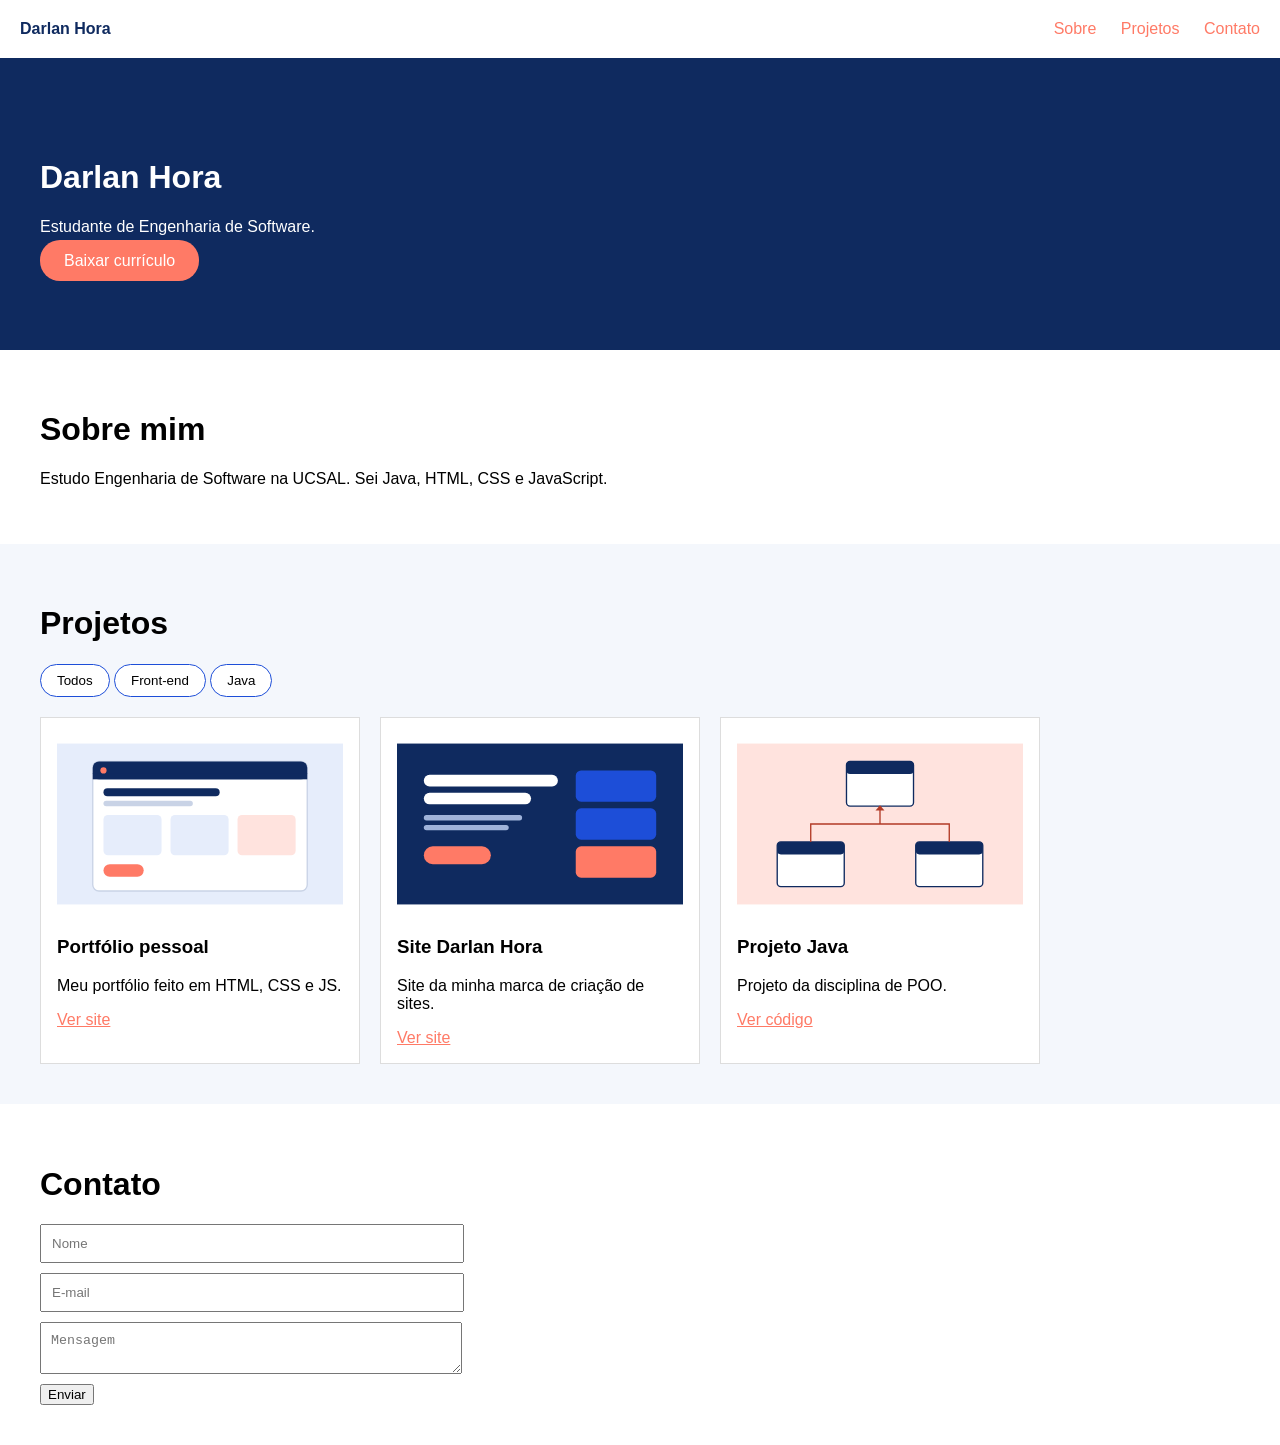
==== index.html @ 9dbf5fff "Versão inicial do portfólio" ====
<!DOCTYPE html>
<html lang="pt-BR">
<head>
  <meta charset="UTF-8">
  <meta name="viewport" content="width=device-width, initial-scale=1">
  <title>Portfólio</title>
  <link rel="stylesheet" href="style.css">
</head>
<body>
  <div class="topo">
    <span class="logo">Darlan Hora</span>
    <div class="menu-icone" onclick="abrirMenu()">☰</div>
    <div class="menu" id="menu">
      <a href="#sobre">Sobre</a>
      <a href="#projeto">Projetos</a>
      <a href="#contato">Contato</a>
    </div>
  </div>

  <div class="hero">
    <h1>Darlan Hora</h1>
    <p>Estudante de Engenharia de Software.</p>
    <a class="botao" href="#">Baixar currículo</a>
  </div>

  <div id="sobre" class="secao">
    <h1>Sobre mim</h1>
    <p>Estudo Engenharia de Software na UCSAL. Sei Java, HTML, CSS e JavaScript.</p>
  </div>

  <div id="projetos" class="secao cinza">
    <h1>Projetos</h1>
    <button class="filtro" onclick="filtrar('todos')">Todos</button>
    <button class="filtro" onclick="filtrar('front')">Front-end</button>
    <button class="filtro" onclick="filtrar('java')">Java</button>
    <div class="cards">
      <div class="card front">
        <img src="assets/img/projeto-portfolio.svg">
        <h3>Portfólio pessoal</h3>
        <p>Meu portfólio feito em HTML, CSS e JS.</p>
        <a href="#">Ver site</a>
      </div>
      <div class="card front">
        <img src="assets/img/projeto-darlan-hora.svg">
        <h3>Site Darlan Hora</h3>
        <p>Site da minha marca de criação de sites.</p>
        <a href="#">Ver site</a>
      </div>
      <div class="card java">
        <img src="assets/img/projeto-java.svg">
        <h3>Projeto Java</h3>
        <p>Projeto da disciplina de POO.</p>
        <a href="#">Ver código</a>
      </div>
    </div>
  </div>

  <div id="contato" class="secao">
    <h1>Contato</h1>
    <form id="form">
      <input id="nome" placeholder="Nome">
      <input id="email" placeholder="E-mail">
      <textarea id="mensagem" placeholder="Mensagem"></textarea>
      <button type="submit">Enviar</button>
    </form>
  </div>

  <script src="script.js"></script>
</body>
</html>
---- style.css ----
body { margin: 0; font-family: Arial, sans-serif; }
* { outline: none; }
.topo { display: flex; justify-content: space-between; padding: 20px; background: #fff; }
.logo { font-weight: bold; color: #0F2A5F; }
.menu a { margin-left: 20px; color: #FF7A66; text-decoration: none; }
.menu-icone { display: none; cursor: pointer; font-size: 24px; }
.hero { background: #0F2A5F; color: #fff; padding: 80px 40px; }
.botao { background: #FF7A66; color: #fff; padding: 12px 24px; border-radius: 20px; text-decoration: none; }
.secao { padding: 40px; }
.cinza { background: #F4F7FC; }
.filtro { background: #fff; border: 1px solid #1D4ED8; padding: 8px 16px; border-radius: 20px; }
.cards { display: grid; grid-template-columns: repeat(3, 320px); gap: 20px; margin-top: 20px; }
.card { background: #fff; border: 1px solid #ddd; padding: 16px; }
.card img { width: 100%; height: 180px; }
.card a { color: #FF7A66; }
input, textarea { display: block; width: 400px; margin-bottom: 10px; padding: 10px; }
@media (max-width: 600px) {
  .menu { display: none; }
  .menu-icone { display: block; }
}
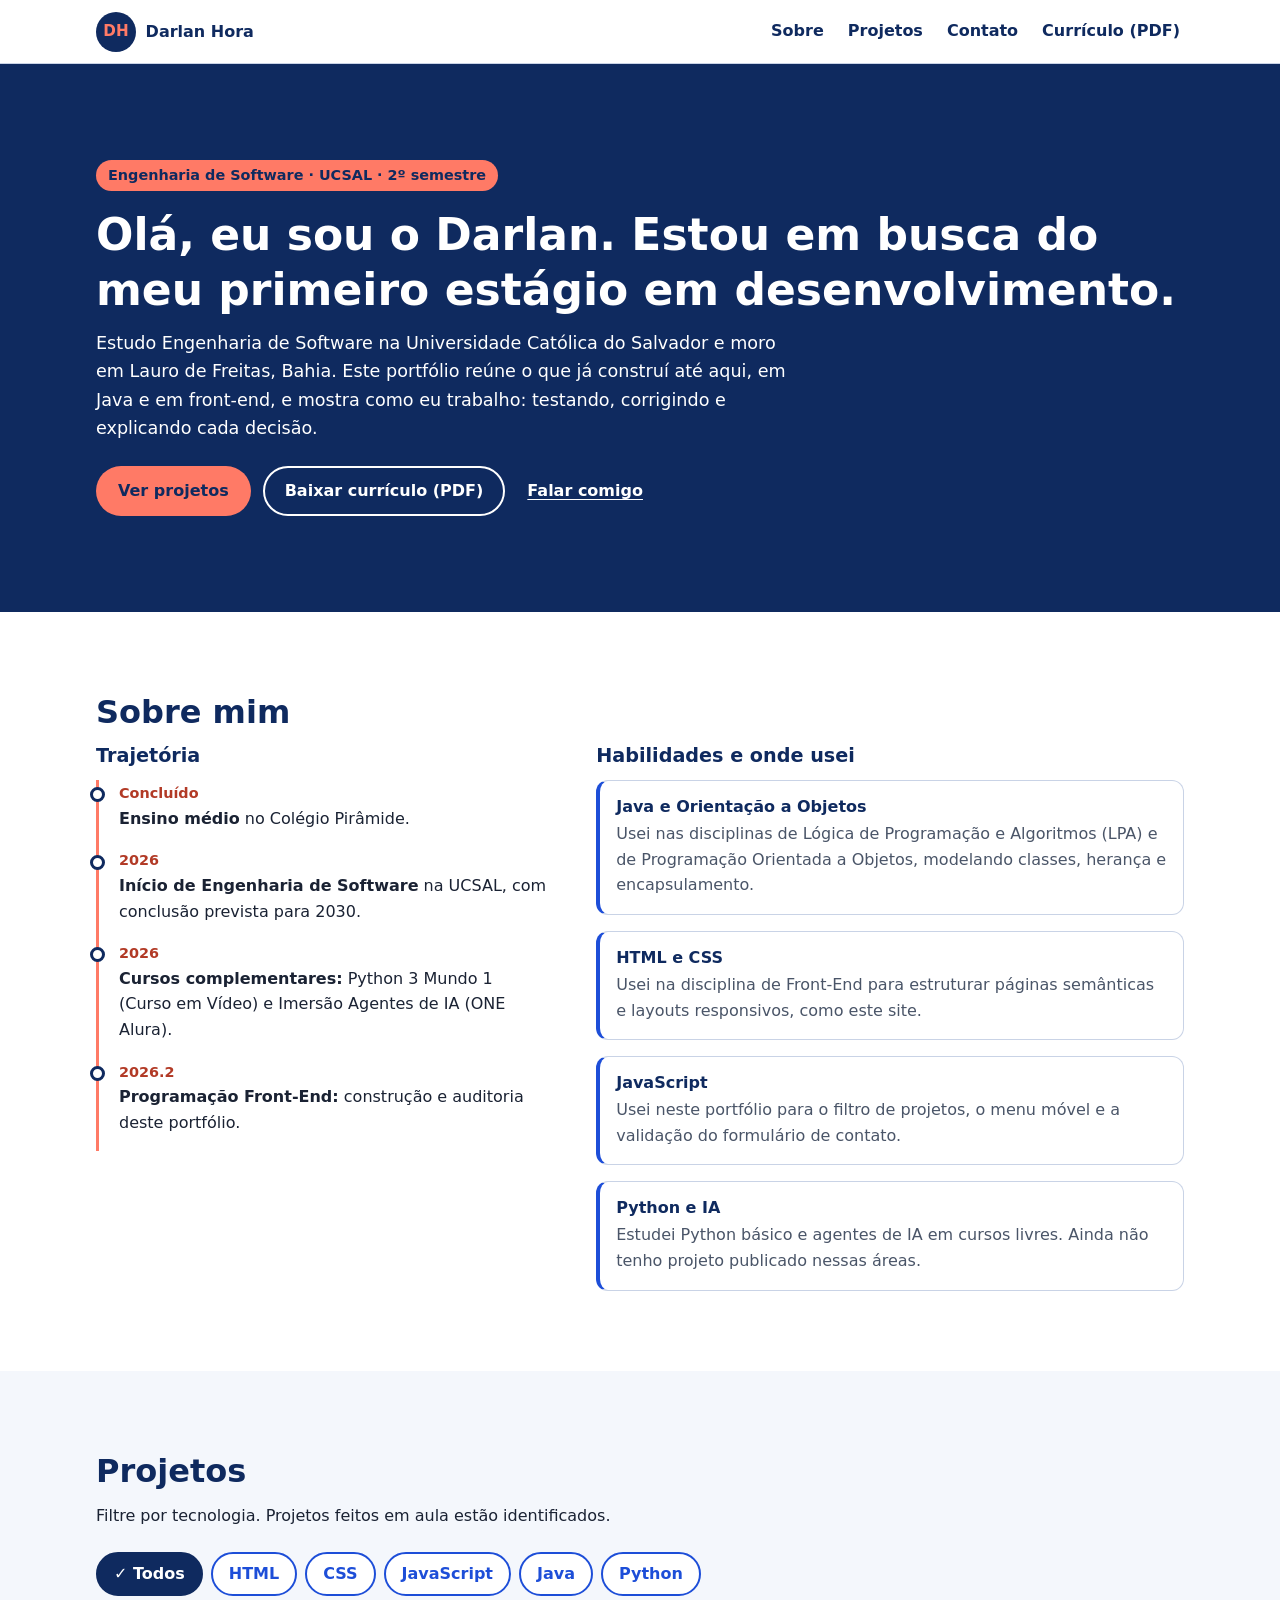
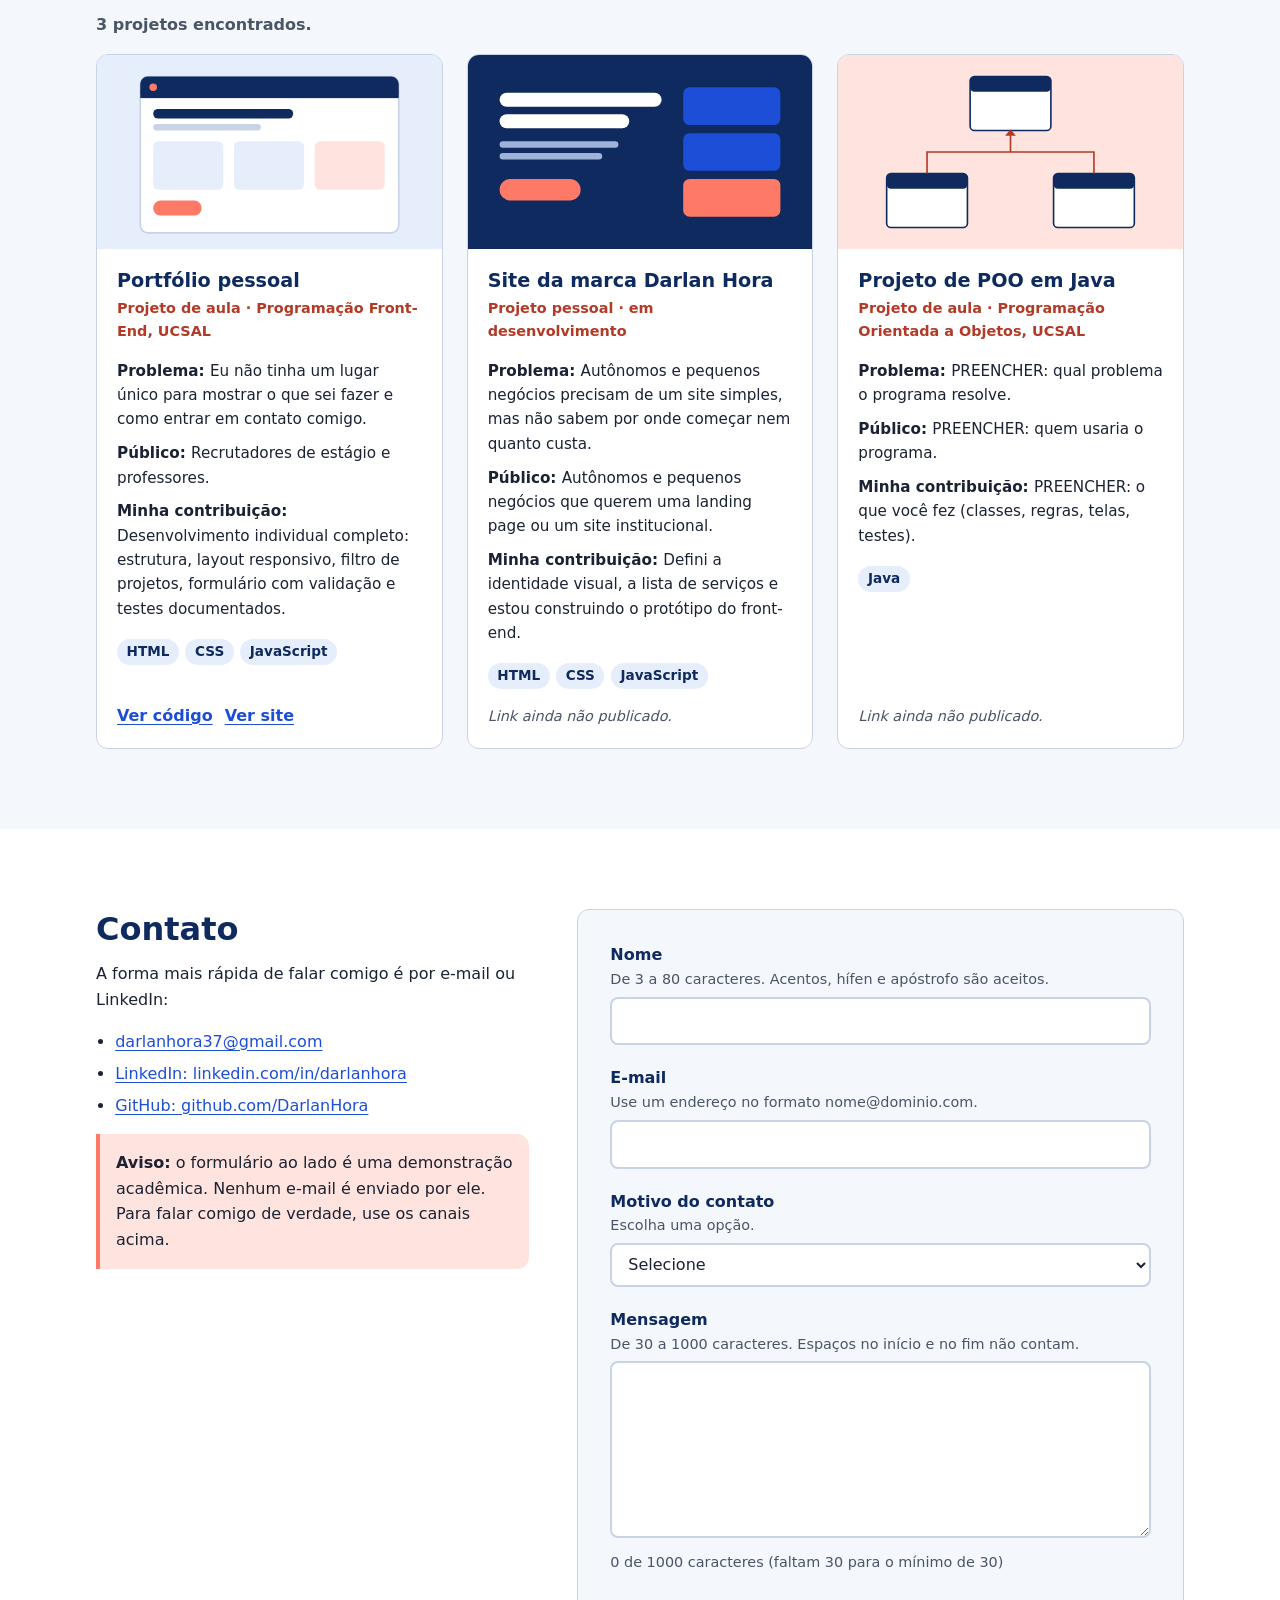
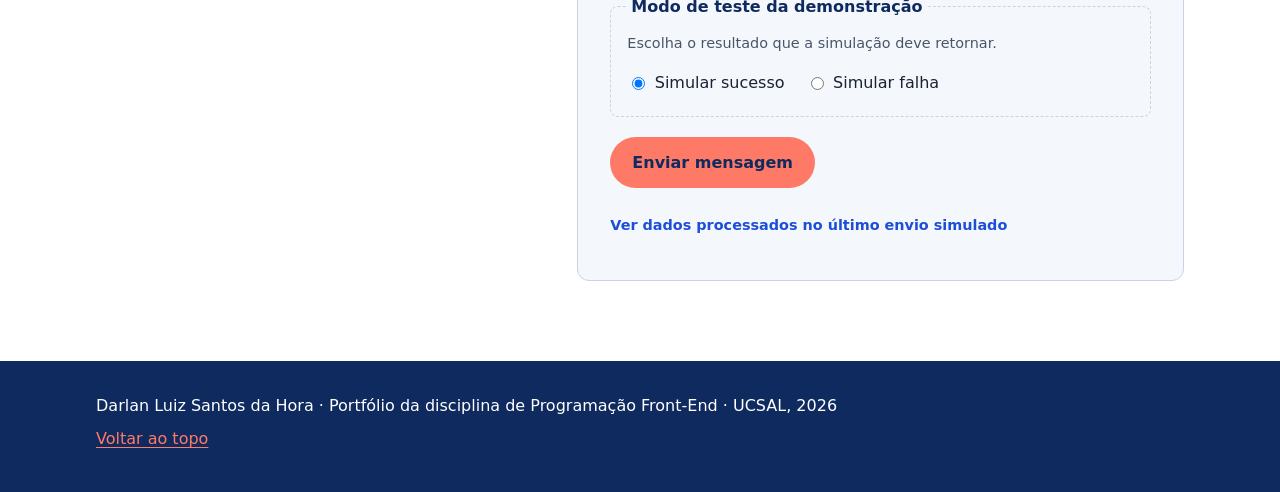
==== commit 732a23ab: "Correções da auditoria e formulário de contato" ====
--- a/index.html
+++ b/index.html
@@ -3,68 +3,232 @@
 <head>
   <meta charset="UTF-8">
   <meta name="viewport" content="width=device-width, initial-scale=1">
-  <title>Portfólio</title>
-  <link rel="stylesheet" href="style.css">
+  <title>Darlan Hora | Estudante de Engenharia de Software</title>
+  <meta name="description" content="Portfólio de Darlan Hora, estudante de Engenharia de Software na UCSAL em busca de estágio em desenvolvimento.">
+  <link rel="icon" href="assets/img/favicon.svg" type="image/svg+xml">
+  <link rel="stylesheet" href="css/styles.css">
+  <!-- Marca que o JS está ativo. Sem JS, o menu fica sempre aberto e nada some. -->
+  <script>document.documentElement.classList.add('js');</script>
 </head>
 <body>
-  <div class="topo">
-    <span class="logo">Darlan Hora</span>
-    <div class="menu-icone" onclick="abrirMenu()">☰</div>
-    <div class="menu" id="menu">
-      <a href="#sobre">Sobre</a>
-      <a href="#projeto">Projetos</a>
-      <a href="#contato">Contato</a>
+  <a class="pular-link" href="#conteudo">Pular para o conteúdo</a>
+
+  <header class="cabecalho">
+    <div class="container cabecalho__interno">
+      <a class="marca" href="#inicio" aria-label="Darlan Hora, voltar ao início">
+        <span class="marca__sigla" aria-hidden="true">DH</span>
+        <span class="marca__nome">Darlan Hora</span>
+      </a>
+
+      <nav aria-label="Navegação principal">
+        <button class="menu-botao" type="button" aria-expanded="false" aria-controls="menu-principal">
+          <span class="menu-botao__icone" aria-hidden="true"></span>
+          <span class="menu-botao__texto">Menu</span>
+        </button>
+        <ul class="menu" id="menu-principal">
+          <li><a href="#sobre">Sobre</a></li>
+          <li><a href="#projetos">Projetos</a></li>
+          <li><a href="#contato">Contato</a></li>
+          <li><a href="assets/curriculo-darlan-hora.pdf" download>Currículo (PDF)</a></li>
+        </ul>
+      </nav>
     </div>
-  </div>
-
-  <div class="hero">
-    <h1>Darlan Hora</h1>
-    <p>Estudante de Engenharia de Software.</p>
-    <a class="botao" href="#">Baixar currículo</a>
-  </div>
-
-  <div id="sobre" class="secao">
-    <h1>Sobre mim</h1>
-    <p>Estudo Engenharia de Software na UCSAL. Sei Java, HTML, CSS e JavaScript.</p>
-  </div>
-
-  <div id="projetos" class="secao cinza">
-    <h1>Projetos</h1>
-    <button class="filtro" onclick="filtrar('todos')">Todos</button>
-    <button class="filtro" onclick="filtrar('front')">Front-end</button>
-    <button class="filtro" onclick="filtrar('java')">Java</button>
-    <div class="cards">
-      <div class="card front">
-        <img src="assets/img/projeto-portfolio.svg">
-        <h3>Portfólio pessoal</h3>
-        <p>Meu portfólio feito em HTML, CSS e JS.</p>
-        <a href="#">Ver site</a>
-      </div>
-      <div class="card front">
-        <img src="assets/img/projeto-darlan-hora.svg">
-        <h3>Site Darlan Hora</h3>
-        <p>Site da minha marca de criação de sites.</p>
-        <a href="#">Ver site</a>
-      </div>
-      <div class="card java">
-        <img src="assets/img/projeto-java.svg">
-        <h3>Projeto Java</h3>
-        <p>Projeto da disciplina de POO.</p>
-        <a href="#">Ver código</a>
-      </div>
+  </header>
+
+  <main id="conteudo" tabindex="-1">
+    <!-- INÍCIO -->
+    <section class="hero" id="inicio" aria-labelledby="titulo-inicio">
+      <div class="container hero__interno">
+        <p class="hero__rotulo">Engenharia de Software · UCSAL · 2º semestre</p>
+        <h1 id="titulo-inicio">Olá, eu sou o Darlan. Estou em busca do meu primeiro estágio em desenvolvimento.</h1>
+        <p class="hero__texto">
+          Estudo Engenharia de Software na Universidade Católica do Salvador e moro em Lauro de Freitas, Bahia.
+          Este portfólio reúne o que já construí até aqui, em Java e em front-end, e mostra como eu trabalho:
+          testando, corrigindo e explicando cada decisão.
+        </p>
+        <div class="hero__acoes">
+          <a class="botao botao--primario" href="#projetos">Ver projetos</a>
+          <a class="botao botao--secundario" href="assets/curriculo-darlan-hora.pdf" download>Baixar currículo (PDF)</a>
+          <a class="botao botao--link" href="#contato">Falar comigo</a>
+        </div>
+      </div>
+    </section>
+
+    <!-- SOBRE -->
+    <section class="secao" id="sobre" aria-labelledby="titulo-sobre">
+      <div class="container">
+        <h2 id="titulo-sobre">Sobre mim</h2>
+
+        <div class="sobre__grade">
+          <div>
+            <h3>Trajetória</h3>
+            <ol class="linha-tempo">
+              <li>
+                <span class="linha-tempo__quando">Concluído</span>
+                <p><strong>Ensino médio</strong> no Colégio Pirâmide.</p>
+              </li>
+              <li>
+                <span class="linha-tempo__quando">2026</span>
+                <p><strong>Início de Engenharia de Software</strong> na UCSAL, com conclusão prevista para 2030.</p>
+              </li>
+              <li>
+                <span class="linha-tempo__quando">2026</span>
+                <p><strong>Cursos complementares:</strong> Python 3 Mundo 1 (Curso em Vídeo) e Imersão Agentes de IA (ONE Alura).</p>
+              </li>
+              <li>
+                <span class="linha-tempo__quando">2026.2</span>
+                <p><strong>Programação Front-End:</strong> construção e auditoria deste portfólio.</p>
+              </li>
+            </ol>
+          </div>
+
+          <div>
+            <h3>Habilidades e onde usei</h3>
+            <ul class="habilidades">
+              <li>
+                <h4>Java e Orientação a Objetos</h4>
+                <p>Usei nas disciplinas de Lógica de Programação e Algoritmos (LPA) e de Programação Orientada a Objetos, modelando classes, herança e encapsulamento.</p>
+              </li>
+              <li>
+                <h4>HTML e CSS</h4>
+                <p>Usei na disciplina de Front-End para estruturar páginas semânticas e layouts responsivos, como este site.</p>
+              </li>
+              <li>
+                <h4>JavaScript</h4>
+                <p>Usei neste portfólio para o filtro de projetos, o menu móvel e a validação do formulário de contato.</p>
+              </li>
+              <li>
+                <h4>Python e IA</h4>
+                <p>Estudei Python básico e agentes de IA em cursos livres. Ainda não tenho projeto publicado nessas áreas.</p>
+              </li>
+            </ul>
+          </div>
+        </div>
+      </div>
+    </section>
+
+    <!-- PROJETOS -->
+    <section class="secao secao--suave" id="projetos" aria-labelledby="titulo-projetos">
+      <div class="container">
+        <h2 id="titulo-projetos">Projetos</h2>
+        <p>Filtre por tecnologia. Projetos feitos em aula estão identificados.</p>
+
+        <!-- Os botões são gerados em js/filtro-projetos.js a partir da lista FILTROS -->
+        <div class="filtro" role="group" aria-label="Filtrar projetos por tecnologia" id="filtro-projetos"></div>
+
+        <p class="filtro__resultado" id="resultado-filtro" role="status" aria-live="polite"></p>
+
+        <ul class="cards" id="lista-projetos"></ul>
+
+        <div class="vazio" id="estado-vazio" hidden>
+          <p><strong>Nenhum projeto encontrado com essa tecnologia.</strong> Ainda estou estudando essa área. Veja os outros projetos:</p>
+          <button class="botao botao--secundario" type="button" id="limpar-filtro">Mostrar todos os projetos</button>
+        </div>
+
+        <noscript><p>Ative o JavaScript para ver a lista de projetos, ou acesse <a href="https://github.com/DarlanHora">meu GitHub</a>.</p></noscript>
+      </div>
+    </section>
+
+    <!-- CONTATO -->
+    <section class="secao" id="contato" aria-labelledby="titulo-contato">
+      <div class="container contato__grade">
+        <div>
+          <h2 id="titulo-contato">Contato</h2>
+          <p>A forma mais rápida de falar comigo é por e-mail ou LinkedIn:</p>
+          <ul class="canais">
+            <li><a href="mailto:darlanhora37@gmail.com">darlanhora37@gmail.com</a></li>
+            <li><a href="https://www.linkedin.com/in/darlanhora/" target="_blank" rel="noopener">LinkedIn: linkedin.com/in/darlanhora<span class="visualmente-oculto"> (abre em nova aba)</span></a></li>
+            <li><a href="https://github.com/DarlanHora" target="_blank" rel="noopener">GitHub: github.com/DarlanHora<span class="visualmente-oculto"> (abre em nova aba)</span></a></li>
+          </ul>
+          <p class="aviso-demo">
+            <strong>Aviso:</strong> o formulário ao lado é uma demonstração acadêmica.
+            Nenhum e-mail é enviado por ele. Para falar comigo de verdade, use os canais acima.
+          </p>
+        </div>
+
+        <!-- novalidate: a validação nativa continua sendo usada (validity),
+             mas quem decide quando e como mostrar os erros é o js/formulario.js -->
+        <form class="formulario" id="form-contato" novalidate>
+          <div class="resumo-erros" id="resumo-erros" tabindex="-1" hidden>
+            <h3 id="resumo-titulo">Corrija os campos abaixo para continuar:</h3>
+            <ul id="resumo-lista"></ul>
+          </div>
+
+          <div class="campo">
+            <label for="nome">Nome</label>
+            <p class="campo__dica" id="nome-dica">De 3 a 80 caracteres. Acentos, hífen e apóstrofo são aceitos.</p>
+            <input type="text" id="nome" name="nome" autocomplete="name" required minlength="3" maxlength="80" aria-describedby="nome-dica nome-erro">
+            <p class="campo__erro" id="nome-erro" hidden></p>
+          </div>
+
+          <div class="campo">
+            <label for="email">E-mail</label>
+            <p class="campo__dica" id="email-dica">Use um endereço no formato nome@dominio.com.</p>
+            <input type="email" id="email" name="email" autocomplete="email" required aria-describedby="email-dica email-erro">
+            <p class="campo__erro" id="email-erro" hidden></p>
+          </div>
+
+          <div class="campo">
+            <label for="motivo">Motivo do contato</label>
+            <p class="campo__dica" id="motivo-dica">Escolha uma opção.</p>
+            <select id="motivo" name="motivo" required aria-describedby="motivo-dica motivo-erro">
+              <option value="">Selecione</option>
+              <option value="oportunidade">Oportunidade profissional</option>
+              <option value="freelance">Projeto freelance</option>
+              <option value="outro">Outro</option>
+            </select>
+            <p class="campo__erro" id="motivo-erro" hidden></p>
+          </div>
+
+          <!-- Só aparece com "Outro". Fora disso fica hidden + disabled:
+               não valida e não entra no FormData. -->
+          <div class="campo" id="campo-assunto" hidden>
+            <label for="assunto">Assunto</label>
+            <p class="campo__dica" id="assunto-dica">De 5 a 100 caracteres.</p>
+            <input type="text" id="assunto" name="assunto" minlength="5" maxlength="100" disabled aria-describedby="assunto-dica assunto-erro">
+            <p class="campo__erro" id="assunto-erro" hidden></p>
+          </div>
+
+          <div class="campo">
+            <label for="mensagem">Mensagem</label>
+            <p class="campo__dica" id="mensagem-dica">De 30 a 1000 caracteres. Espaços no início e no fim não contam.</p>
+            <textarea id="mensagem" name="mensagem" rows="6" required minlength="30" maxlength="1000" aria-describedby="mensagem-dica mensagem-contador mensagem-erro"></textarea>
+            <p class="campo__contador" id="mensagem-contador">0 de 1000 caracteres (mínimo 30)</p>
+            <p class="campo__erro" id="mensagem-erro" hidden></p>
+          </div>
+
+          <fieldset class="modo-teste">
+            <legend>Modo de teste da demonstração</legend>
+            <p class="campo__dica">Escolha o resultado que a simulação deve retornar.</p>
+            <label><input type="radio" name="resultado-simulado" value="sucesso" checked> Simular sucesso</label>
+            <label><input type="radio" name="resultado-simulado" value="falha"> Simular falha</label>
+          </fieldset>
+
+          <button class="botao botao--primario" type="submit" id="botao-enviar">Enviar mensagem</button>
+
+          <!-- Região de status: lida por leitores de tela sem roubar o foco -->
+          <p class="status" id="status-envio" role="status" aria-live="polite"></p>
+
+          <details class="dados-processados">
+            <summary>Ver dados processados no último envio simulado</summary>
+            <pre id="dados-processados">Nenhum envio concluído ainda.</pre>
+          </details>
+        </form>
+      </div>
+    </section>
+  </main>
+
+  <footer class="rodape">
+    <div class="container">
+      <p>Darlan Luiz Santos da Hora · Portfólio da disciplina de Programação Front-End · UCSAL, 2026</p>
+      <p><a href="#inicio">Voltar ao topo</a></p>
     </div>
-  </div>
-
-  <div id="contato" class="secao">
-    <h1>Contato</h1>
-    <form id="form">
-      <input id="nome" placeholder="Nome">
-      <input id="email" placeholder="E-mail">
-      <textarea id="mensagem" placeholder="Mensagem"></textarea>
-      <button type="submit">Enviar</button>
-    </form>
-  </div>
-
-  <script src="script.js"></script>
+  </footer>
+
+  <!-- Ordem importa: os dados vêm antes de quem usa os dados -->
+  <script src="js/dados-projetos.js" defer></script>
+  <script src="js/menu.js" defer></script>
+  <script src="js/filtro-projetos.js" defer></script>
+  <script src="js/formulario.js" defer></script>
 </body>
 </html>
--- a/css/styles.css
+++ b/css/styles.css
@@ -0,0 +1,441 @@
+/* ==========================================================
+   Portfólio Darlan Hora
+   Mobile first: o estilo base é para telas estreitas e as
+   media queries só acrescentam o que muda em telas maiores.
+   Contrastes conferidos (WCAG AA):
+     azul-900 sobre branco 13.8:1 · azul-600 sobre branco 6.7:1
+     coral-700 sobre branco 5.9:1 · coral-400 sobre azul-900 5.4:1
+   O coral claro (#FF7A66) nunca é usado como texto sobre branco (2.5:1).
+   ========================================================== */
+
+:root {
+  --azul-900: #0F2A5F;
+  --azul-600: #1D4ED8;
+  --azul-100: #E6EDFB;
+  --coral-400: #FF7A66;
+  --coral-100: #FFE3DE;
+  --coral-700: #B23A26;
+  --branco: #FFFFFF;
+  --fundo-suave: #F4F7FC;
+  --texto: #1A2233;
+  --texto-suave: #4A5568;
+  --borda: #C9D3E6;
+  --sucesso: #166534;
+  --sucesso-fundo: #E7F6EC;
+
+  --foco: var(--azul-600);
+  --raio: 12px;
+  --espaco: clamp(1rem, 4vw, 2rem);
+  --largura-max: 72rem;
+}
+
+*,
+*::before,
+*::after { box-sizing: border-box; }
+
+html { scroll-padding-top: 5rem; } /* âncoras não ficam escondidas atrás do cabeçalho fixo */
+
+body {
+  margin: 0;
+  font-family: system-ui, -apple-system, "Segoe UI", Roboto, sans-serif;
+  font-size: 1rem;
+  line-height: 1.6;
+  color: var(--texto);
+  background: var(--branco);
+}
+
+img { max-width: 100%; height: auto; display: block; }
+
+h1, h2, h3, h4 { line-height: 1.25; color: var(--azul-900); margin: 0 0 .75rem; }
+h1 { font-size: clamp(1.75rem, 5vw, 2.75rem); }
+h2 { font-size: clamp(1.5rem, 4vw, 2rem); }
+h3 { font-size: 1.2rem; }
+h4 { font-size: 1rem; margin-bottom: .25rem; }
+p { margin: 0 0 1rem; }
+
+a { color: var(--azul-600); text-underline-offset: .2em; }
+a:hover { color: var(--azul-900); }
+
+/* Foco sempre visível, só para teclado */
+:focus-visible {
+  outline: 3px solid var(--foco);
+  outline-offset: 3px;
+  border-radius: 4px;
+}
+main:focus { outline: none; } /* main recebe foco pelo "pular link", sem moldura gigante */
+
+.container {
+  width: 100%;
+  max-width: var(--largura-max);
+  margin-inline: auto;
+  padding-inline: var(--espaco);
+}
+
+.visualmente-oculto {
+  position: absolute !important;
+  width: 1px; height: 1px;
+  overflow: hidden;
+  clip: rect(0 0 0 0);
+  white-space: nowrap;
+}
+
+.pular-link {
+  position: absolute;
+  left: 1rem;
+  top: -10rem;
+  z-index: 100;
+  padding: .75rem 1rem;
+  background: var(--azul-900);
+  color: var(--branco);
+  border-radius: var(--raio);
+}
+.pular-link:focus { top: 1rem; --foco: var(--coral-400); }
+
+/* ---------------- Botões ---------------- */
+
+.botao {
+  display: inline-flex;
+  align-items: center;
+  justify-content: center;
+  min-height: 44px; /* alvo de toque confortável */
+  padding: .65rem 1.25rem;
+  border: 2px solid transparent;
+  border-radius: 999px;
+  font: inherit;
+  font-weight: 600;
+  text-decoration: none;
+  cursor: pointer;
+  text-align: center;
+}
+.botao--primario { background: var(--coral-400); color: var(--azul-900); }
+.botao--primario:hover { background: var(--coral-100); color: var(--azul-900); }
+.botao--secundario { background: transparent; color: var(--azul-600); border-color: var(--azul-600); }
+.botao--secundario:hover { background: var(--azul-100); }
+.botao--link { background: transparent; color: inherit; text-decoration: underline; padding-inline: .5rem; }
+.botao[aria-disabled="true"] { opacity: .7; cursor: progress; }
+
+/* ---------------- Cabeçalho e menu ---------------- */
+
+.cabecalho {
+  position: sticky;
+  top: 0;
+  z-index: 50;
+  background: var(--branco);
+  border-bottom: 1px solid var(--borda);
+}
+.cabecalho__interno {
+  display: flex;
+  flex-wrap: wrap;
+  align-items: center;
+  justify-content: space-between;
+  gap: .5rem;
+  padding-block: .6rem;
+}
+.marca {
+  display: inline-flex;
+  align-items: center;
+  gap: .6rem;
+  font-weight: 700;
+  color: var(--azul-900);
+  text-decoration: none;
+}
+.marca__sigla {
+  display: grid;
+  place-items: center;
+  width: 2.5rem; height: 2.5rem;
+  border-radius: 50%;
+  background: var(--azul-900);
+  color: var(--coral-400);
+  font-size: .95rem;
+}
+
+.menu-botao {
+  display: none; /* só aparece quando o JS está ativo, em tela estreita */
+  align-items: center;
+  gap: .5rem;
+  min-height: 44px;
+  padding: .5rem .9rem;
+  border: 2px solid var(--azul-900);
+  border-radius: 999px;
+  background: var(--branco);
+  color: var(--azul-900);
+  font: inherit;
+  font-weight: 600;
+  cursor: pointer;
+}
+.menu-botao__icone,
+.menu-botao__icone::before,
+.menu-botao__icone::after {
+  display: block;
+  width: 1.1rem; height: 2px;
+  background: currentColor;
+  position: relative;
+}
+.menu-botao__icone::before,
+.menu-botao__icone::after { content: ""; position: absolute; }
+.menu-botao__icone::before { top: -6px; }
+.menu-botao__icone::after { top: 6px; }
+
+.menu {
+  list-style: none;
+  margin: 0;
+  padding: 0;
+  display: flex;
+  flex-wrap: wrap;
+  gap: .25rem 1rem;
+}
+.menu a {
+  display: inline-block;
+  padding: .5rem .25rem;
+  min-height: 44px;
+  color: var(--azul-900);
+  font-weight: 600;
+  text-decoration: none;
+}
+.menu a:hover { text-decoration: underline; }
+
+/* Tela estreita com JS: menu recolhível controlado pelo aria-expanded */
+@media (max-width: 47.99em) {
+  .js .menu-botao { display: inline-flex; }
+  .js .menu {
+    display: none;
+    flex-direction: column;
+    /* painel logo abaixo do cabeçalho (que é sticky, logo serve de referência) */
+    position: absolute;
+    top: 100%;
+    left: 0;
+    right: 0;
+    padding: .5rem var(--espaco) 1rem;
+    background: var(--branco);
+    border-bottom: 1px solid var(--borda);
+    box-shadow: 0 8px 16px rgba(15, 42, 95, .12);
+  }
+  .js .menu-botao[aria-expanded="true"] + .menu { display: flex; }
+}
+
+/* ---------------- Hero ---------------- */
+
+.hero {
+  background: var(--azul-900);
+  color: var(--branco);
+  padding-block: clamp(3rem, 10vw, 6rem);
+  --foco: var(--coral-400);
+}
+.hero h1 { color: var(--branco); max-width: 40ch; }
+.hero__rotulo {
+  display: inline-block;
+  padding: .25rem .75rem;
+  border-radius: 999px;
+  background: var(--coral-400);
+  color: var(--azul-900);
+  font-weight: 700;
+  font-size: .9rem;
+}
+.hero__texto { max-width: 62ch; font-size: 1.1rem; }
+.hero__acoes { display: flex; flex-wrap: wrap; gap: .75rem; margin-top: 1.5rem; }
+.hero .botao--secundario { color: var(--branco); border-color: var(--branco); }
+.hero .botao--secundario:hover { background: rgba(255, 255, 255, .12); }
+.hero .botao--link { color: var(--branco); }
+
+/* ---------------- Seções ---------------- */
+
+.secao { padding-block: clamp(3rem, 8vw, 5rem); }
+.secao--suave { background: var(--fundo-suave); }
+
+.sobre__grade { display: grid; gap: 2rem; }
+
+.linha-tempo { list-style: none; margin: 0; padding: 0; border-left: 3px solid var(--coral-400); }
+.linha-tempo li { position: relative; padding: 0 0 1rem 1.25rem; }
+.linha-tempo li::before {
+  content: "";
+  position: absolute;
+  left: -9px; top: .45rem;
+  width: 15px; height: 15px;
+  border-radius: 50%;
+  background: var(--branco);
+  border: 3px solid var(--azul-900);
+}
+.linha-tempo__quando { font-size: .9rem; font-weight: 700; color: var(--coral-700); }
+.linha-tempo p { margin: 0; }
+
+.habilidades { list-style: none; margin: 0; padding: 0; display: grid; gap: 1rem; }
+.habilidades li {
+  padding: 1rem;
+  border: 1px solid var(--borda);
+  border-left: 4px solid var(--azul-600);
+  border-radius: var(--raio);
+}
+.habilidades p { margin: 0; color: var(--texto-suave); }
+
+/* ---------------- Filtro e cards ---------------- */
+
+.filtro { display: flex; flex-wrap: wrap; gap: .5rem; margin: 1.5rem 0 1rem; }
+.filtro__botao {
+  min-height: 44px;
+  padding: .45rem 1rem;
+  border: 2px solid var(--azul-600);
+  border-radius: 999px;
+  background: var(--branco);
+  color: var(--azul-600);
+  font: inherit;
+  font-weight: 600;
+  cursor: pointer;
+}
+.filtro__botao:hover { background: var(--azul-100); }
+/* Estado ativo: cor + marcação "✓", para não depender só da cor */
+.filtro__botao[aria-pressed="true"] { background: var(--azul-900); border-color: var(--azul-900); color: var(--branco); }
+.filtro__botao[aria-pressed="true"]::before { content: "✓ "; }
+
+.filtro__resultado { font-weight: 600; color: var(--texto-suave); }
+
+.cards {
+  list-style: none;
+  margin: 0;
+  padding: 0;
+  display: grid;
+  /* min(100%, 18rem): em 360px o card nunca força rolagem horizontal */
+  grid-template-columns: repeat(auto-fill, minmax(min(100%, 18rem), 1fr));
+  gap: 1.5rem;
+}
+.card {
+  display: flex;
+  flex-direction: column;
+  min-width: 0; /* deixa o texto quebrar dentro do grid */
+  background: var(--branco);
+  border: 1px solid var(--borda);
+  border-radius: var(--raio);
+  overflow: hidden;
+}
+.card[hidden] { display: none; }
+.card__imagem { width: 100%; aspect-ratio: 16 / 9; object-fit: cover; background: var(--azul-100); }
+.card__corpo { display: flex; flex-direction: column; flex: 1; padding: 1.25rem; overflow-wrap: anywhere; }
+.card__titulo { margin-bottom: .25rem; }
+.card__origem { font-size: .9rem; font-weight: 600; color: var(--coral-700); }
+.card__info { font-size: .95rem; margin-bottom: .6rem; }
+.card__tags { list-style: none; margin: .5rem 0 1rem; padding: 0; display: flex; flex-wrap: wrap; gap: .4rem; }
+.tag { padding: .15rem .6rem; border-radius: 999px; background: var(--azul-100); color: var(--azul-900); font-size: .85rem; font-weight: 600; }
+.card__links { margin-top: auto; display: flex; flex-wrap: wrap; gap: .75rem; }
+.card__link { font-weight: 600; }
+.card__sem-link { margin: 0; font-size: .9rem; color: var(--texto-suave); font-style: italic; }
+
+.vazio {
+  padding: 1.5rem;
+  border: 2px dashed var(--borda);
+  border-radius: var(--raio);
+  background: var(--branco);
+}
+
+/* ---------------- Contato e formulário ---------------- */
+
+.contato__grade { display: grid; gap: 2rem; }
+.canais { padding-left: 1.2rem; overflow-wrap: anywhere; }
+.canais li { margin-bottom: .4rem; }
+.aviso-demo {
+  padding: 1rem;
+  border-left: 4px solid var(--coral-400);
+  background: var(--coral-100);
+  border-radius: 0 var(--raio) var(--raio) 0;
+}
+
+.formulario {
+  padding: clamp(1rem, 4vw, 2rem);
+  border: 1px solid var(--borda);
+  border-radius: var(--raio);
+  background: var(--fundo-suave);
+  min-width: 0;
+}
+.campo { margin-bottom: 1.25rem; }
+.campo[hidden] { display: none; }
+.campo label { display: block; font-weight: 700; color: var(--azul-900); }
+.campo__dica,
+.campo__contador { margin: 0 0 .35rem; font-size: .9rem; color: var(--texto-suave); }
+.campo__contador { margin: .35rem 0 0; }
+
+input[type="text"],
+input[type="email"],
+select,
+textarea {
+  width: 100%;
+  min-height: 44px;
+  padding: .6rem .75rem;
+  border: 2px solid var(--borda);
+  border-radius: 8px;
+  background: var(--branco);
+  color: var(--texto);
+  font: inherit;
+}
+textarea { resize: vertical; }
+input:focus-visible,
+select:focus-visible,
+textarea:focus-visible { border-color: var(--azul-600); }
+
+[aria-invalid="true"] { border-color: var(--coral-700); border-width: 3px; }
+.campo__erro {
+  margin: .35rem 0 0;
+  font-size: .95rem;
+  font-weight: 600;
+  color: var(--coral-700);
+}
+
+.resumo-erros {
+  margin-bottom: 1.5rem;
+  padding: 1rem 1.25rem;
+  border: 2px solid var(--coral-700);
+  border-radius: var(--raio);
+  background: var(--branco);
+}
+.resumo-erros h3 { color: var(--coral-700); font-size: 1rem; }
+.resumo-erros ul { margin: 0; padding-left: 1.2rem; }
+.resumo-erros a { color: var(--coral-700); }
+
+.modo-teste {
+  margin: 0 0 1.25rem;
+  padding: .75rem 1rem;
+  border: 1px dashed var(--borda);
+  border-radius: 8px;
+}
+.modo-teste legend { font-weight: 700; color: var(--azul-900); padding-inline: .25rem; }
+.modo-teste label { display: inline-flex; align-items: center; gap: .4rem; margin-right: 1rem; min-height: 44px; }
+
+.status { margin: 1rem 0 0; font-weight: 600; }
+.status:empty { display: none; }
+.formulario[data-estado="processando"] .status { color: var(--azul-900); }
+.formulario[data-estado="sucesso"] .status { color: var(--sucesso); padding: .75rem; background: var(--sucesso-fundo); border-radius: 8px; }
+.formulario[data-estado="falha"] .status,
+.formulario[data-estado="erro"] .status { color: var(--coral-700); padding: .75rem; background: var(--branco); border: 2px solid var(--coral-700); border-radius: 8px; }
+
+.dados-processados { margin-top: 1rem; font-size: .9rem; }
+.dados-processados summary { cursor: pointer; color: var(--azul-600); font-weight: 600; min-height: 44px; display: flex; align-items: center; }
+.dados-processados pre {
+  margin: .5rem 0 0;
+  padding: .75rem;
+  background: var(--branco);
+  border: 1px solid var(--borda);
+  border-radius: 8px;
+  white-space: pre-wrap;
+  overflow-wrap: anywhere;
+}
+
+/* ---------------- Rodapé ---------------- */
+
+.rodape { padding-block: 2rem; background: var(--azul-900); color: var(--branco); --foco: var(--coral-400); }
+.rodape p { margin: 0 0 .5rem; }
+.rodape a { color: var(--coral-400); }
+
+/* ---------------- Telas médias e grandes ---------------- */
+
+@media (min-width: 48em) {
+  .sobre__grade { grid-template-columns: 1fr 1.3fr; gap: 3rem; }
+}
+
+@media (min-width: 64em) {
+  .contato__grade { grid-template-columns: 1fr 1.4fr; gap: 3rem; align-items: start; }
+}
+
+/* ---------------- Movimento ---------------- */
+
+/* Rolagem suave só para quem não pediu movimento reduzido */
+@media (prefers-reduced-motion: no-preference) {
+  html { scroll-behavior: smooth; }
+  .botao, .filtro__botao { transition: background-color .15s ease; }
+}
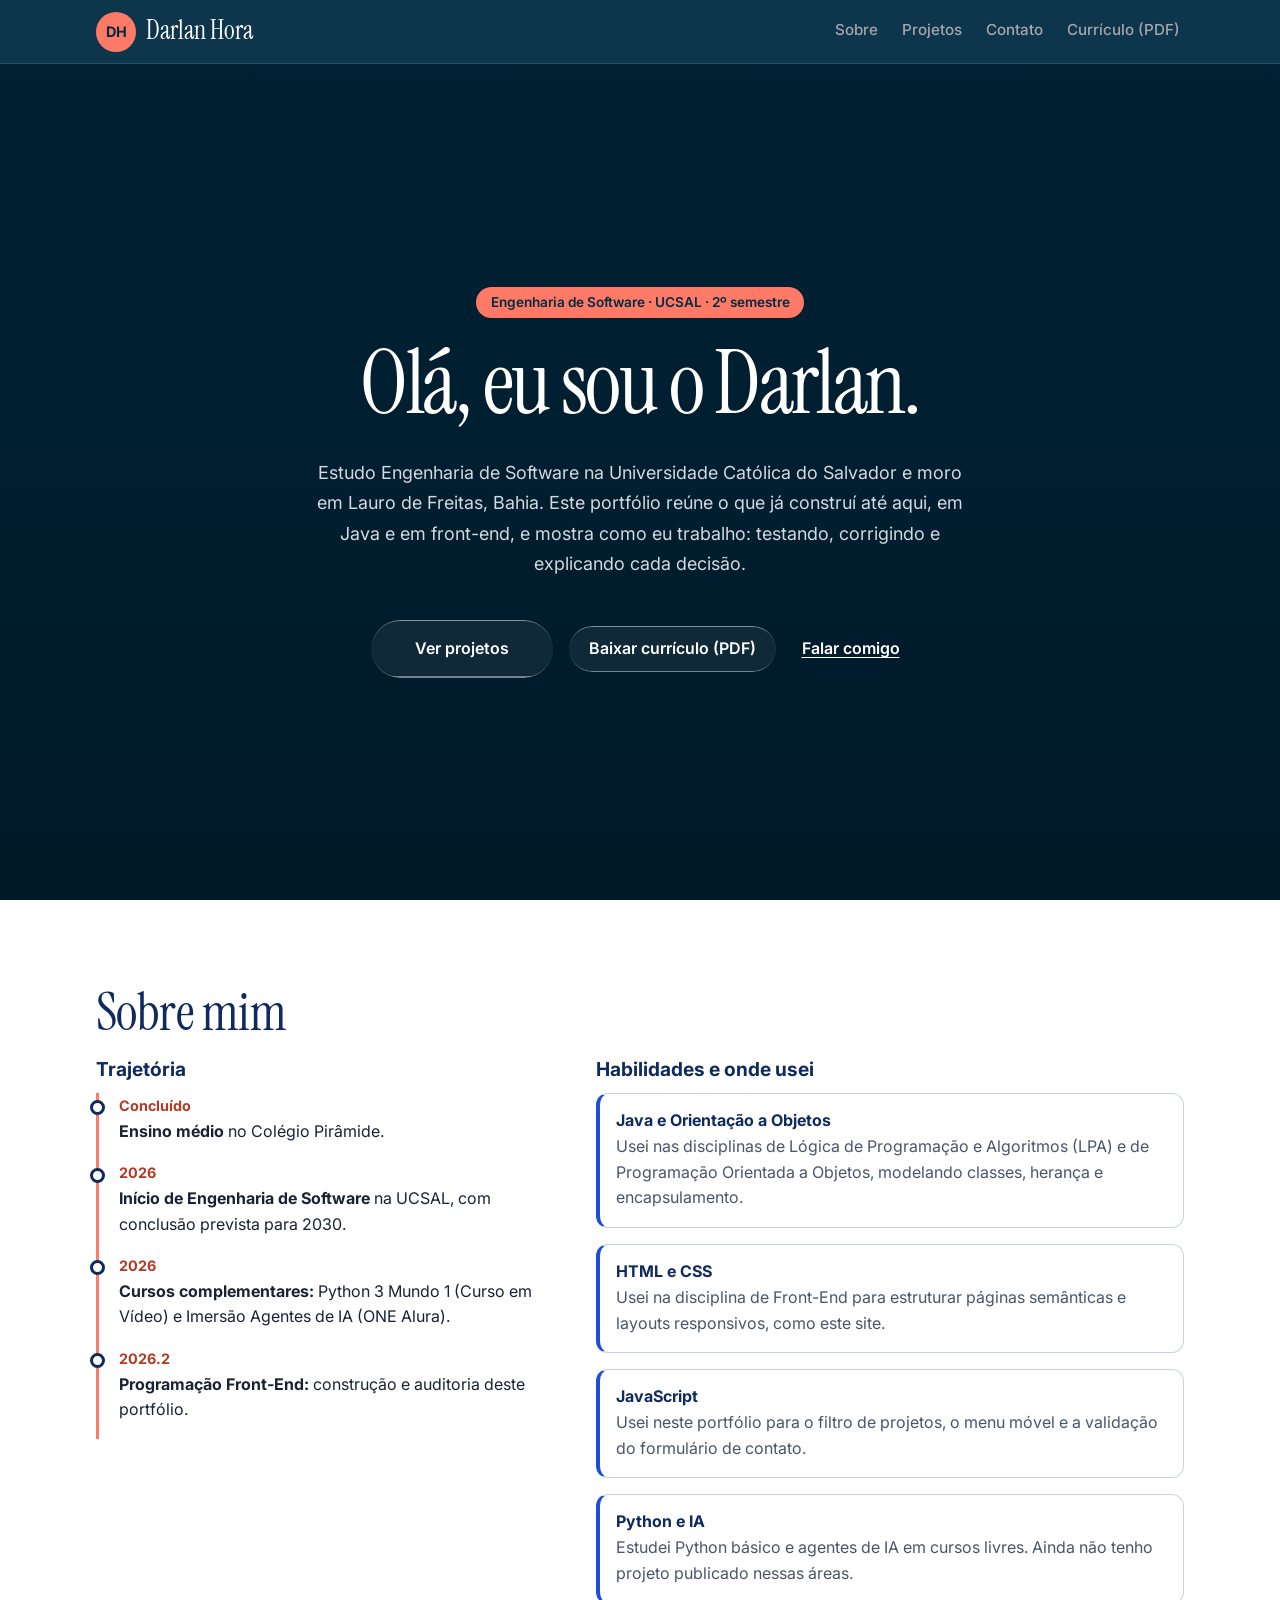
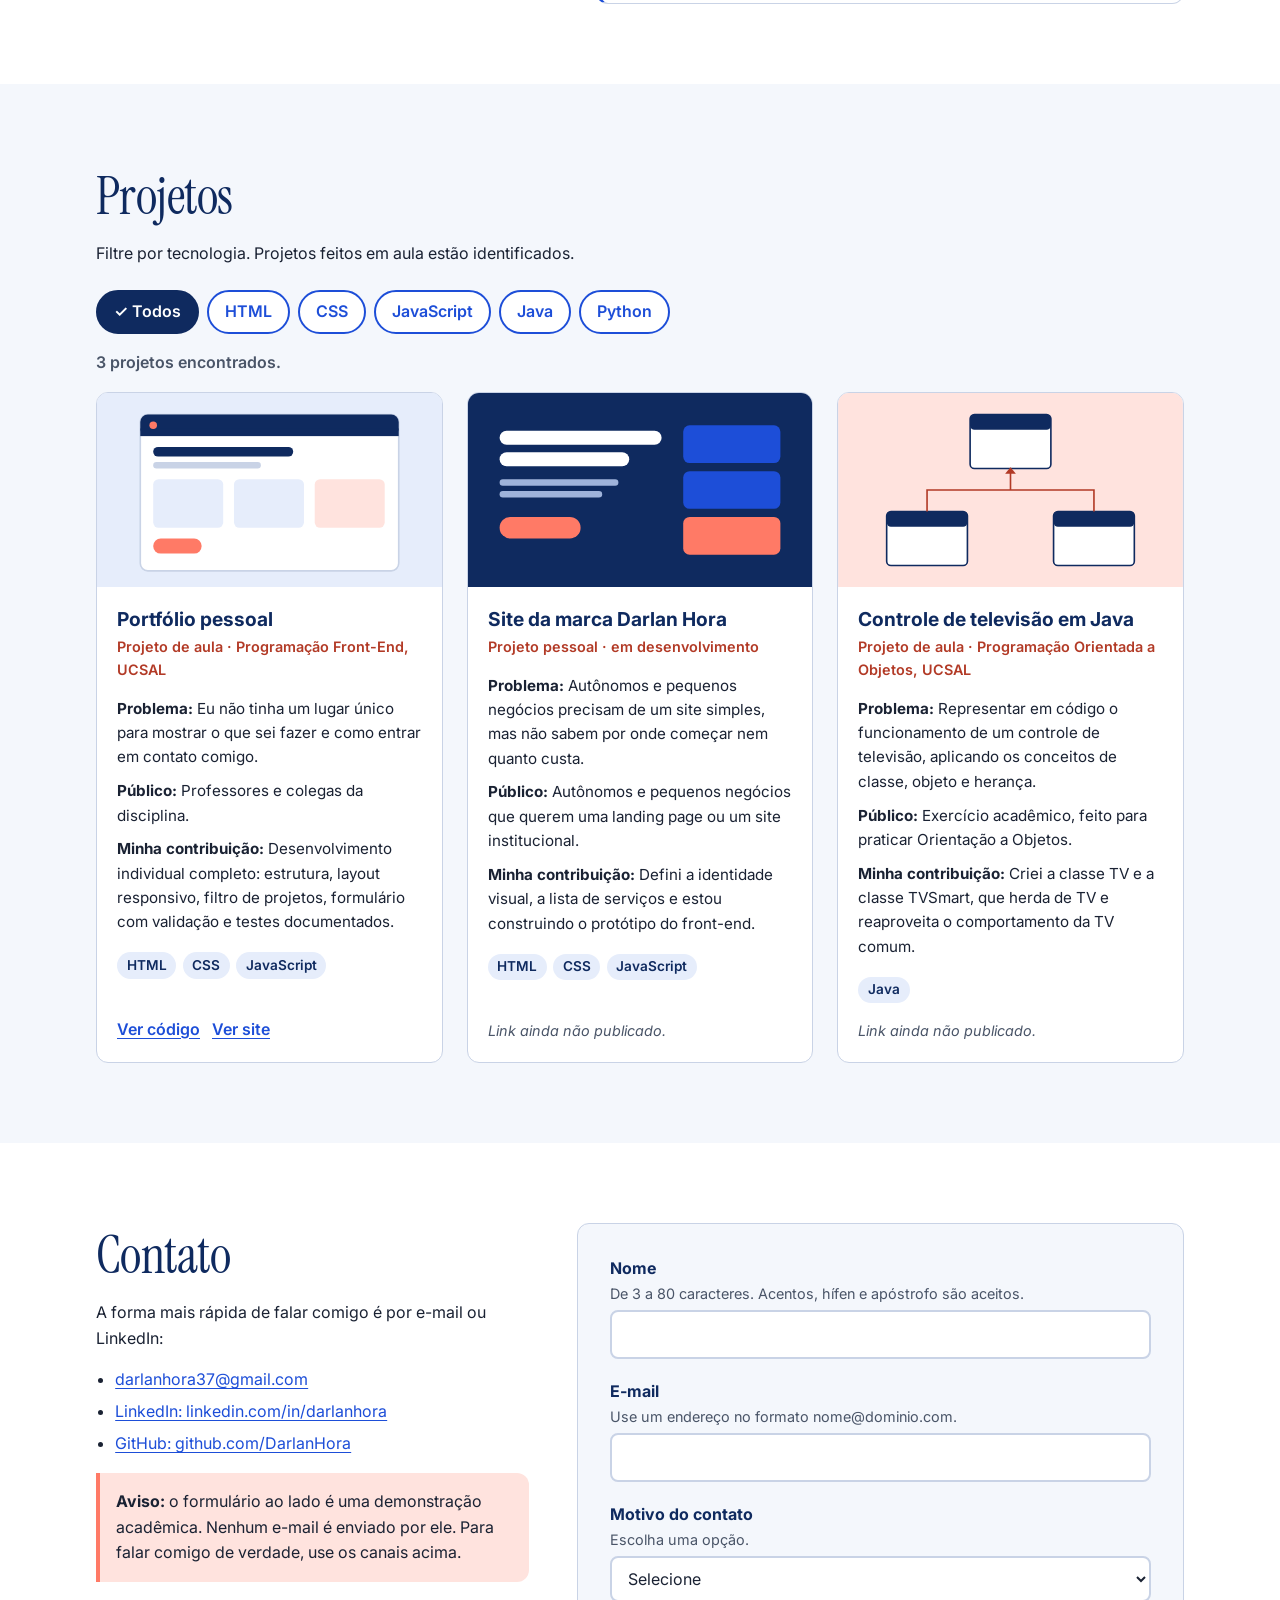
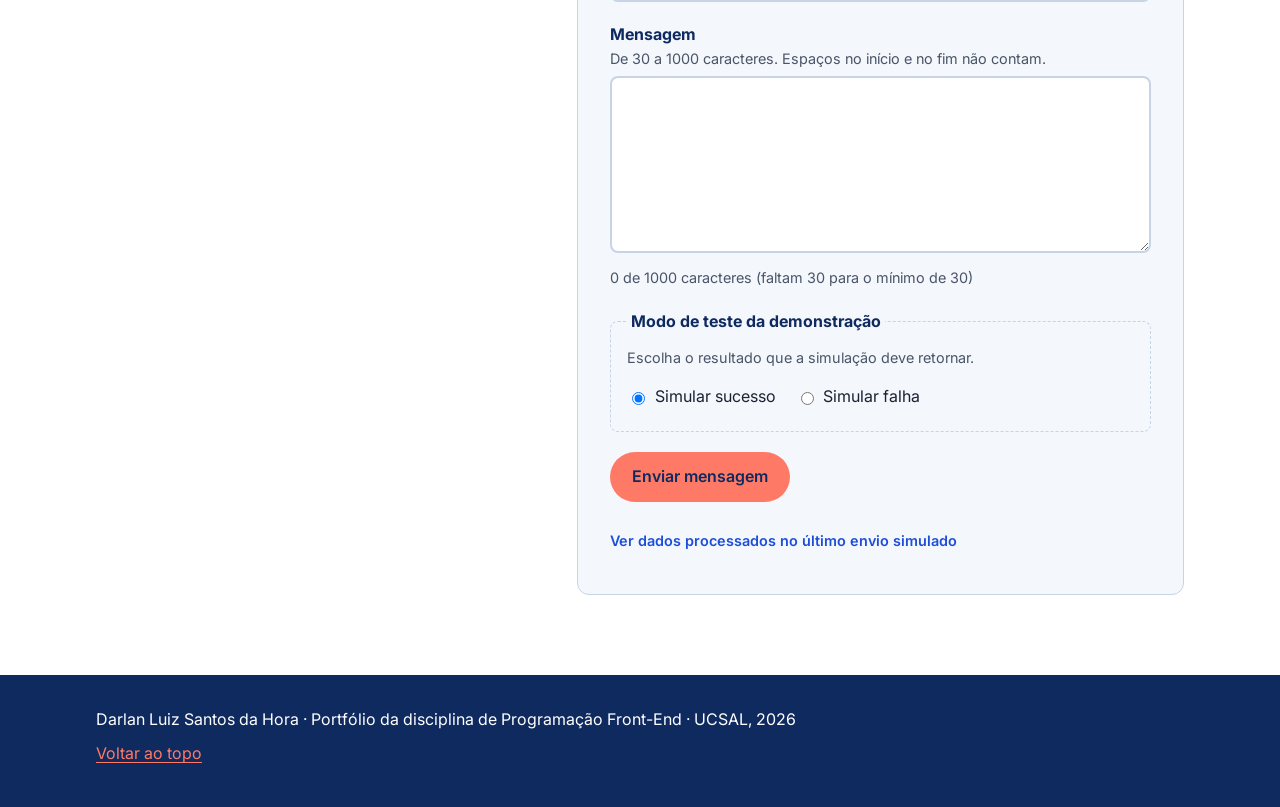
==== commit bf07b547: "Add files via upload" ====
--- a/index.html
+++ b/index.html
@@ -4,8 +4,12 @@
   <meta charset="UTF-8">
   <meta name="viewport" content="width=device-width, initial-scale=1">
   <title>Darlan Hora | Estudante de Engenharia de Software</title>
-  <meta name="description" content="Portfólio de Darlan Hora, estudante de Engenharia de Software na UCSAL em busca de estágio em desenvolvimento.">
+  <meta name="description" content="Portfólio de Darlan Hora, estudante de Engenharia de Software na UCSAL.">
   <link rel="icon" href="assets/img/favicon.svg" type="image/svg+xml">
+  <!-- Fontes do novo visual: Instrument Serif nos títulos, Inter no texto -->
+  <link rel="preconnect" href="https://fonts.googleapis.com">
+  <link rel="preconnect" href="https://fonts.gstatic.com" crossorigin>
+  <link rel="stylesheet" href="https://fonts.googleapis.com/css2?family=Instrument+Serif:ital@0;1&family=Inter:wght@400;500;600;700&display=swap">
   <link rel="stylesheet" href="css/styles.css">
   <!-- Marca que o JS está ativo. Sem JS, o menu fica sempre aberto e nada some. -->
   <script>document.documentElement.classList.add('js');</script>
@@ -38,20 +42,33 @@
   <main id="conteudo" tabindex="-1">
     <!-- INÍCIO -->
     <section class="hero" id="inicio" aria-labelledby="titulo-inicio">
+      <!-- Vídeo decorativo: aria-hidden, sem som e sem controles próprios.
+           Não tem autoplay no HTML: o js/video-fundo.js só dá play se a pessoa
+           não pediu movimento reduzido. Se o vídeo não carregar, fica o
+           fundo azul do .hero, e o texto continua legível. -->
+      <video class="hero__video" muted loop playsinline preload="metadata" aria-hidden="true" tabindex="-1">
+        <source src="https://d8j0ntlcm91z4.cloudfront.net/user_38xzZboKViGWJOttwIXH07lWA1P/hf_20260314_131748_f2ca2a28-fed7-44c8-b9a9-bd9acdd5ec31.mp4" type="video/mp4">
+      </video>
+
       <div class="container hero__interno">
-        <p class="hero__rotulo">Engenharia de Software · UCSAL · 2º semestre</p>
-        <h1 id="titulo-inicio">Olá, eu sou o Darlan. Estou em busca do meu primeiro estágio em desenvolvimento.</h1>
-        <p class="hero__texto">
+        <p class="hero__rotulo animar-entrada">Engenharia de Software · UCSAL · 2º semestre</p>
+        <h1 id="titulo-inicio" class="animar-entrada">
+          Olá, eu sou o Darlan.
+        </h1>
+        <p class="hero__texto animar-entrada animar-entrada--atraso-1">
           Estudo Engenharia de Software na Universidade Católica do Salvador e moro em Lauro de Freitas, Bahia.
           Este portfólio reúne o que já construí até aqui, em Java e em front-end, e mostra como eu trabalho:
           testando, corrigindo e explicando cada decisão.
         </p>
-        <div class="hero__acoes">
-          <a class="botao botao--primario" href="#projetos">Ver projetos</a>
-          <a class="botao botao--secundario" href="assets/curriculo-darlan-hora.pdf" download>Baixar currículo (PDF)</a>
+        <div class="hero__acoes animar-entrada animar-entrada--atraso-2">
+          <a class="botao vidro botao--grande" href="#projetos">Ver projetos</a>
+          <a class="botao vidro" href="assets/curriculo-darlan-hora.pdf" download>Baixar currículo (PDF)</a>
           <a class="botao botao--link" href="#contato">Falar comigo</a>
         </div>
       </div>
+
+      <!-- Todo movimento com mais de 5 segundos precisa poder ser pausado (WCAG 2.2.2) -->
+      <button class="hero__pausa vidro" type="button" id="pausar-video" hidden>Pausar vídeo</button>
     </section>
 
     <!-- SOBRE -->
@@ -226,6 +243,7 @@
   </footer>
 
   <!-- Ordem importa: os dados vêm antes de quem usa os dados -->
+  <script src="js/video-fundo.js" defer></script>
   <script src="js/dados-projetos.js" defer></script>
   <script src="js/menu.js" defer></script>
   <script src="js/filtro-projetos.js" defer></script>
--- a/css/styles.css
+++ b/css/styles.css
@@ -6,6 +6,7 @@
      azul-900 sobre branco 13.8:1 · azul-600 sobre branco 6.7:1
      coral-700 sobre branco 5.9:1 · coral-400 sobre azul-900 5.4:1
    O coral claro (#FF7A66) nunca é usado como texto sobre branco (2.5:1).
+   Animações e vídeo só rodam com prefers-reduced-motion: no-preference.
    ========================================================== */
 
 :root {
@@ -27,6 +28,12 @@
   --raio: 12px;
   --espaco: clamp(1rem, 4vw, 2rem);
   --largura-max: 72rem;
+
+  /* Visual do topo (inspirado no template "Velorah") */
+  --fonte-titulo: "Instrument Serif", Georgia, serif;
+  --fonte-texto: "Inter", system-ui, -apple-system, "Segoe UI", Roboto, sans-serif;
+  --azul-noite: #002B42;   /* hsl(201 100% 13%) */
+  --cinza-suave: #A6A6AD;  /* hsl(240 4% 66%), 7.4:1 sobre o azul-noite */
 }
 
 *,
@@ -37,7 +44,7 @@
 
 body {
   margin: 0;
-  font-family: system-ui, -apple-system, "Segoe UI", Roboto, sans-serif;
+  font-family: var(--fonte-texto);
   font-size: 1rem;
   line-height: 1.6;
   color: var(--texto);
@@ -47,8 +54,9 @@
 img { max-width: 100%; height: auto; display: block; }
 
 h1, h2, h3, h4 { line-height: 1.25; color: var(--azul-900); margin: 0 0 .75rem; }
-h1 { font-size: clamp(1.75rem, 5vw, 2.75rem); }
-h2 { font-size: clamp(1.5rem, 4vw, 2rem); }
+h1, h2 { font-family: var(--fonte-titulo); font-weight: 400; letter-spacing: -0.01em; }
+h1 { font-size: clamp(2.5rem, 8vw, 5.5rem); line-height: .95; letter-spacing: -0.03em; }
+h2 { font-size: clamp(2.25rem, 5vw, 3.25rem); }
 h3 { font-size: 1.2rem; }
 h4 { font-size: 1rem; margin-bottom: .25rem; }
 p { margin: 0 0 1rem; }
@@ -120,8 +128,11 @@
   position: sticky;
   top: 0;
   z-index: 50;
-  background: var(--branco);
-  border-bottom: 1px solid var(--borda);
+  background: rgba(0, 43, 66, .95);
+  backdrop-filter: blur(10px);
+  -webkit-backdrop-filter: blur(10px);
+  border-bottom: 1px solid rgba(255, 255, 255, .12);
+  --foco: var(--coral-400);
 }
 .cabecalho__interno {
   display: flex;
@@ -135,8 +146,10 @@
   display: inline-flex;
   align-items: center;
   gap: .6rem;
-  font-weight: 700;
-  color: var(--azul-900);
+  font-family: var(--fonte-titulo);
+  font-size: 1.6rem;
+  font-weight: 400;
+  color: var(--branco);
   text-decoration: none;
 }
 .marca__sigla {
@@ -144,9 +157,11 @@
   place-items: center;
   width: 2.5rem; height: 2.5rem;
   border-radius: 50%;
-  background: var(--azul-900);
-  color: var(--coral-400);
-  font-size: .95rem;
+  background: var(--coral-400);
+  color: var(--azul-noite);
+  font-family: var(--fonte-texto);
+  font-weight: 700;
+  font-size: .9rem;
 }
 
 .menu-botao {
@@ -155,10 +170,10 @@
   gap: .5rem;
   min-height: 44px;
   padding: .5rem .9rem;
-  border: 2px solid var(--azul-900);
+  border: 1px solid rgba(255, 255, 255, .5);
   border-radius: 999px;
-  background: var(--branco);
-  color: var(--azul-900);
+  background: transparent;
+  color: var(--branco);
   font: inherit;
   font-weight: 600;
   cursor: pointer;
@@ -188,11 +203,13 @@
   display: inline-block;
   padding: .5rem .25rem;
   min-height: 44px;
-  color: var(--azul-900);
-  font-weight: 600;
+  color: var(--cinza-suave);
+  font-size: .95rem;
+  font-weight: 500;
   text-decoration: none;
-}
-.menu a:hover { text-decoration: underline; }
+  transition: color .15s ease;
+}
+.menu a:hover { color: var(--branco); }
 
 /* Tela estreita com JS: menu recolhível controlado pelo aria-expanded */
 @media (max-width: 47.99em) {
@@ -206,36 +223,124 @@
     left: 0;
     right: 0;
     padding: .5rem var(--espaco) 1rem;
-    background: var(--branco);
-    border-bottom: 1px solid var(--borda);
-    box-shadow: 0 8px 16px rgba(15, 42, 95, .12);
+    background: var(--azul-noite);
+    border-bottom: 1px solid rgba(255, 255, 255, .12);
+    box-shadow: 0 8px 16px rgba(0, 0, 0, .3);
   }
   .js .menu-botao[aria-expanded="true"] + .menu { display: flex; }
 }
 
-/* ---------------- Hero ---------------- */
+/* ---------------- Hero com vídeo ---------------- */
 
 .hero {
-  background: var(--azul-900);
+  position: relative;
+  isolation: isolate;          /* cria uma camada própria para o z-index do vídeo */
+  overflow: hidden;
+  display: flex;
+  align-items: center;
+  min-height: calc(100svh - 4rem); /* ocupa a tela, descontando o cabeçalho */
+  padding-block: clamp(4rem, 12vw, 7rem);
+  background: var(--azul-noite);   /* aparece se o vídeo não carregar */
   color: var(--branco);
-  padding-block: clamp(3rem, 10vw, 6rem);
+  text-align: center;
   --foco: var(--coral-400);
 }
-.hero h1 { color: var(--branco); max-width: 40ch; }
+.hero__video {
+  position: absolute;
+  inset: 0;
+  z-index: -2;
+  width: 100%;
+  height: 100%;
+  object-fit: cover;
+  opacity: 0;                    /* só aparece quando começa a tocar */
+  transition: opacity .8s ease;
+}
+.hero__video--visivel { opacity: 1; }
+/* Véu escuro leve: o vídeo muda de cor e o texto precisa manter contraste */
+.hero::after {
+  content: "";
+  position: absolute;
+  inset: 0;
+  z-index: -1;
+  /* mais escuro embaixo, onde o vídeo tem as áreas mais claras */
+  background: linear-gradient(180deg, rgba(0, 20, 32, .45) 0%, rgba(0, 20, 32, .55) 50%, rgba(0, 20, 32, .8) 100%);
+}
+
+.hero__interno { display: flex; flex-direction: column; align-items: center; }
+.hero h1 { color: var(--branco); max-width: 16ch; margin-bottom: 0; }
+.hero h1 em { font-style: normal; color: var(--cinza-suave); }
 .hero__rotulo {
   display: inline-block;
-  padding: .25rem .75rem;
+  margin-bottom: 1.5rem;
+  padding: .3rem .9rem;
   border-radius: 999px;
   background: var(--coral-400);
-  color: var(--azul-900);
-  font-weight: 700;
-  font-size: .9rem;
-}
-.hero__texto { max-width: 62ch; font-size: 1.1rem; }
-.hero__acoes { display: flex; flex-wrap: wrap; gap: .75rem; margin-top: 1.5rem; }
-.hero .botao--secundario { color: var(--branco); border-color: var(--branco); }
-.hero .botao--secundario:hover { background: rgba(255, 255, 255, .12); }
+  color: var(--azul-noite);
+  font-weight: 600;
+  font-size: .85rem;
+}
+.hero__texto {
+  max-width: 42rem;
+  margin: 2rem 0 0;
+  font-size: clamp(1rem, 2.5vw, 1.125rem);
+  line-height: 1.7;
+  color: #D4D8DF;                /* um pouco mais claro que o cinza do template, para ler sobre o vídeo */
+}
+.hero__acoes {
+  display: flex;
+  flex-wrap: wrap;
+  justify-content: center;
+  align-items: center;
+  gap: .75rem 1rem;
+  margin-top: 2.5rem;
+}
+.hero .botao { color: var(--branco); }
 .hero .botao--link { color: var(--branco); }
+.botao--grande { padding: 1rem 2.75rem; font-size: 1rem; }
+
+/* .hero__pausa.vidro: precisa vencer o position: relative da classe .vidro */
+.hero__pausa.vidro {
+  position: absolute;
+  white-space: nowrap;
+  right: 1rem;
+  bottom: 1rem;
+  min-height: 44px;
+  padding: .5rem 1rem;
+  border-radius: 999px;
+  color: var(--branco);
+  font: inherit;
+  font-size: .85rem;
+  cursor: pointer;
+}
+
+/* Efeito "vidro líquido" do template, em CSS puro */
+.vidro {
+  position: relative;
+  overflow: hidden;
+  background: rgba(255, 255, 255, .06);
+  background-blend-mode: luminosity;
+  backdrop-filter: blur(6px);
+  -webkit-backdrop-filter: blur(6px);
+  border: none;
+  box-shadow: inset 0 1px 1px rgba(255, 255, 255, .1);
+}
+.vidro::before {
+  content: "";
+  position: absolute;
+  inset: 0;
+  border-radius: inherit;
+  padding: 1.4px;
+  background: linear-gradient(180deg,
+    rgba(255, 255, 255, .45) 0%, rgba(255, 255, 255, .15) 20%,
+    rgba(255, 255, 255, 0) 40%, rgba(255, 255, 255, 0) 60%,
+    rgba(255, 255, 255, .15) 80%, rgba(255, 255, 255, .45) 100%);
+  /* a máscara recorta o miolo e deixa só a borda brilhante */
+  -webkit-mask: linear-gradient(#fff 0 0) content-box, linear-gradient(#fff 0 0);
+  -webkit-mask-composite: xor;
+  mask-composite: exclude;
+  pointer-events: none;
+}
+.vidro:hover { background: rgba(255, 255, 255, .12); }
 
 /* ---------------- Seções ---------------- */
 
@@ -437,5 +542,15 @@
 /* Rolagem suave só para quem não pediu movimento reduzido */
 @media (prefers-reduced-motion: no-preference) {
   html { scroll-behavior: smooth; }
-  .botao, .filtro__botao { transition: background-color .15s ease; }
-}
+  .botao, .filtro__botao { transition: background-color .15s ease, transform .15s ease; }
+  .vidro:hover { transform: scale(1.03); }
+
+  /* Entrada do topo: sobe e aparece, em sequência */
+  @keyframes subir-e-aparecer {
+    from { opacity: 0; transform: translateY(24px); }
+    to   { opacity: 1; transform: translateY(0); }
+  }
+  .animar-entrada { animation: subir-e-aparecer .8s ease-out both; }
+  .animar-entrada--atraso-1 { animation-delay: .2s; }
+  .animar-entrada--atraso-2 { animation-delay: .4s; }
+}
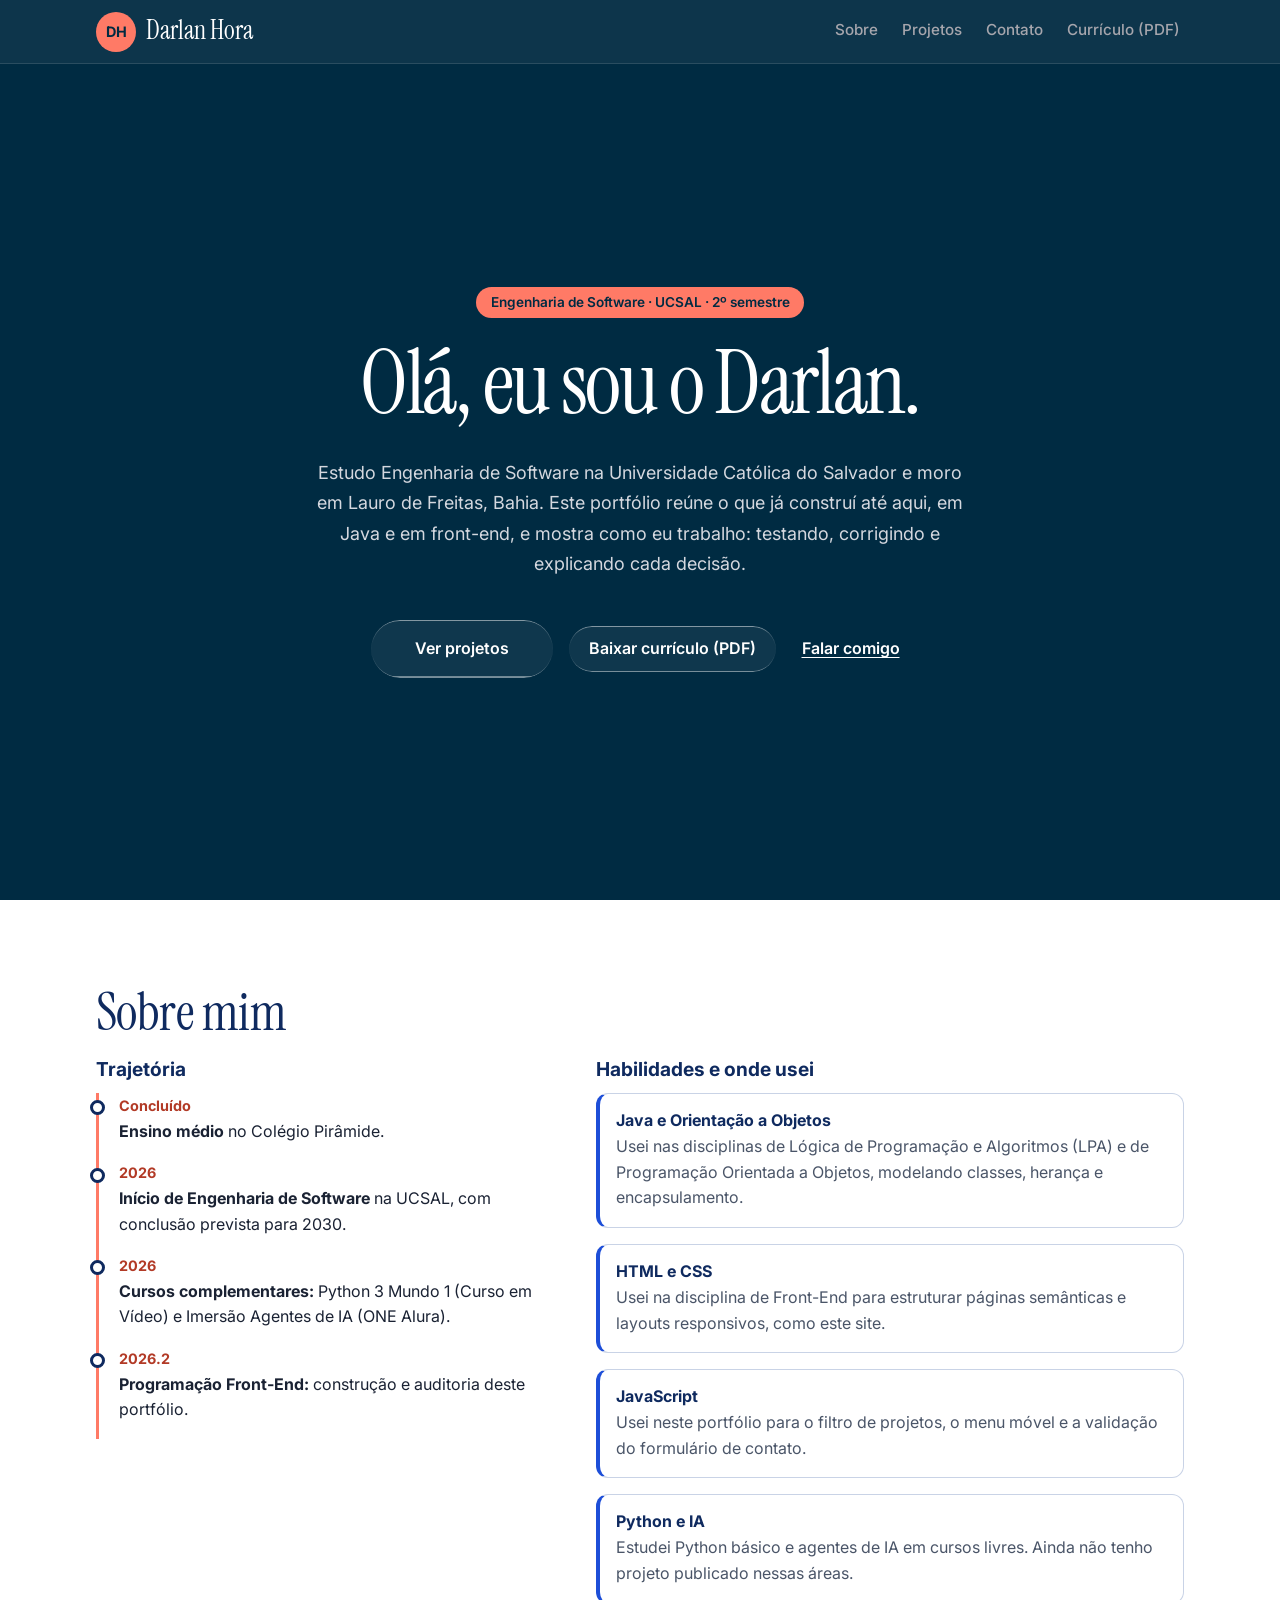
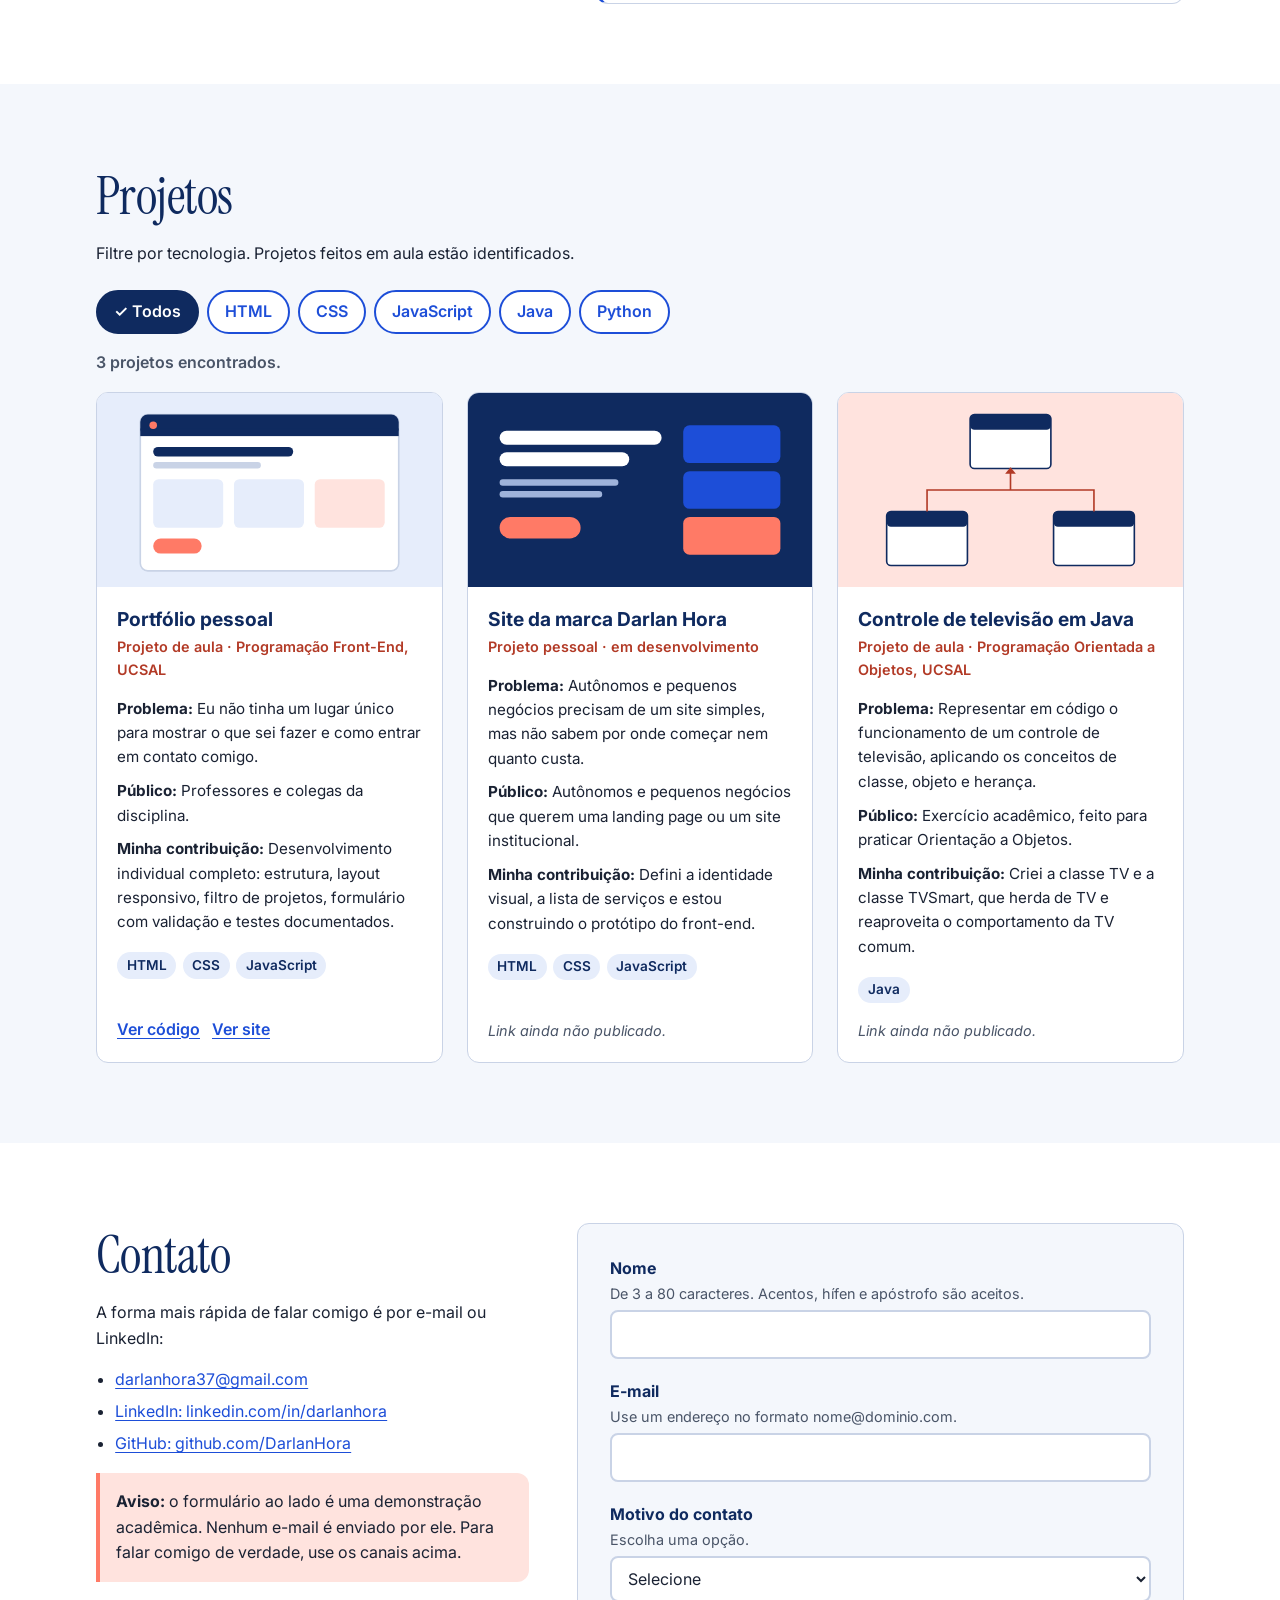
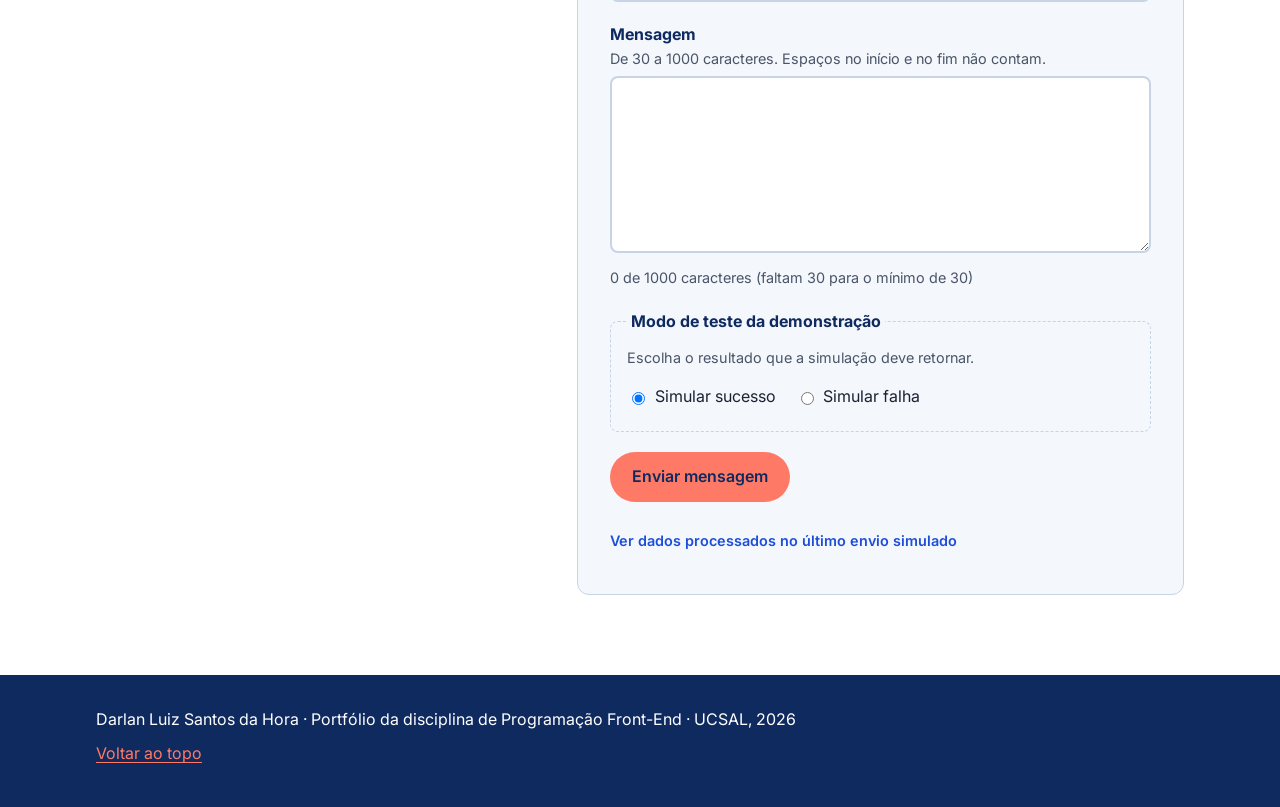
==== commit f86453c2: "Add files via upload" ====
--- a/index.html
+++ b/index.html
@@ -42,14 +42,6 @@
   <main id="conteudo" tabindex="-1">
     <!-- INÍCIO -->
     <section class="hero" id="inicio" aria-labelledby="titulo-inicio">
-      <!-- Vídeo decorativo: aria-hidden, sem som e sem controles próprios.
-           Não tem autoplay no HTML: o js/video-fundo.js só dá play se a pessoa
-           não pediu movimento reduzido. Se o vídeo não carregar, fica o
-           fundo azul do .hero, e o texto continua legível. -->
-      <video class="hero__video" muted loop playsinline preload="metadata" aria-hidden="true" tabindex="-1">
-        <source src="https://d8j0ntlcm91z4.cloudfront.net/user_38xzZboKViGWJOttwIXH07lWA1P/hf_20260314_131748_f2ca2a28-fed7-44c8-b9a9-bd9acdd5ec31.mp4" type="video/mp4">
-      </video>
-
       <div class="container hero__interno">
         <p class="hero__rotulo animar-entrada">Engenharia de Software · UCSAL · 2º semestre</p>
         <h1 id="titulo-inicio" class="animar-entrada">
@@ -67,8 +59,6 @@
         </div>
       </div>
 
-      <!-- Todo movimento com mais de 5 segundos precisa poder ser pausado (WCAG 2.2.2) -->
-      <button class="hero__pausa vidro" type="button" id="pausar-video" hidden>Pausar vídeo</button>
     </section>
 
     <!-- SOBRE -->
@@ -243,7 +233,6 @@
   </footer>
 
   <!-- Ordem importa: os dados vêm antes de quem usa os dados -->
-  <script src="js/video-fundo.js" defer></script>
   <script src="js/dados-projetos.js" defer></script>
   <script src="js/menu.js" defer></script>
   <script src="js/filtro-projetos.js" defer></script>
--- a/css/styles.css
+++ b/css/styles.css
@@ -6,7 +6,7 @@
      azul-900 sobre branco 13.8:1 · azul-600 sobre branco 6.7:1
      coral-700 sobre branco 5.9:1 · coral-400 sobre azul-900 5.4:1
    O coral claro (#FF7A66) nunca é usado como texto sobre branco (2.5:1).
-   Animações e vídeo só rodam com prefers-reduced-motion: no-preference.
+   Animações só rodam com prefers-reduced-motion: no-preference.
    ========================================================== */
 
 :root {
@@ -230,45 +230,20 @@
   .js .menu-botao[aria-expanded="true"] + .menu { display: flex; }
 }
 
-/* ---------------- Hero com vídeo ---------------- */
+/* ---------------- Hero ---------------- */
 
 .hero {
-  position: relative;
-  isolation: isolate;          /* cria uma camada própria para o z-index do vídeo */
-  overflow: hidden;
   display: flex;
   align-items: center;
   min-height: calc(100svh - 4rem); /* ocupa a tela, descontando o cabeçalho */
   padding-block: clamp(4rem, 12vw, 7rem);
-  background: var(--azul-noite);   /* aparece se o vídeo não carregar */
+  background: var(--azul-noite);
   color: var(--branco);
   text-align: center;
   --foco: var(--coral-400);
 }
-.hero__video {
-  position: absolute;
-  inset: 0;
-  z-index: -2;
-  width: 100%;
-  height: 100%;
-  object-fit: cover;
-  opacity: 0;                    /* só aparece quando começa a tocar */
-  transition: opacity .8s ease;
-}
-.hero__video--visivel { opacity: 1; }
-/* Véu escuro leve: o vídeo muda de cor e o texto precisa manter contraste */
-.hero::after {
-  content: "";
-  position: absolute;
-  inset: 0;
-  z-index: -1;
-  /* mais escuro embaixo, onde o vídeo tem as áreas mais claras */
-  background: linear-gradient(180deg, rgba(0, 20, 32, .45) 0%, rgba(0, 20, 32, .55) 50%, rgba(0, 20, 32, .8) 100%);
-}
-
 .hero__interno { display: flex; flex-direction: column; align-items: center; }
 .hero h1 { color: var(--branco); max-width: 16ch; margin-bottom: 0; }
-.hero h1 em { font-style: normal; color: var(--cinza-suave); }
 .hero__rotulo {
   display: inline-block;
   margin-bottom: 1.5rem;
@@ -284,7 +259,7 @@
   margin: 2rem 0 0;
   font-size: clamp(1rem, 2.5vw, 1.125rem);
   line-height: 1.7;
-  color: #D4D8DF;                /* um pouco mais claro que o cinza do template, para ler sobre o vídeo */
+  color: #D4D8DF;
 }
 .hero__acoes {
   display: flex;
@@ -297,21 +272,6 @@
 .hero .botao { color: var(--branco); }
 .hero .botao--link { color: var(--branco); }
 .botao--grande { padding: 1rem 2.75rem; font-size: 1rem; }
-
-/* .hero__pausa.vidro: precisa vencer o position: relative da classe .vidro */
-.hero__pausa.vidro {
-  position: absolute;
-  white-space: nowrap;
-  right: 1rem;
-  bottom: 1rem;
-  min-height: 44px;
-  padding: .5rem 1rem;
-  border-radius: 999px;
-  color: var(--branco);
-  font: inherit;
-  font-size: .85rem;
-  cursor: pointer;
-}
 
 /* Efeito "vidro líquido" do template, em CSS puro */
 .vidro {
